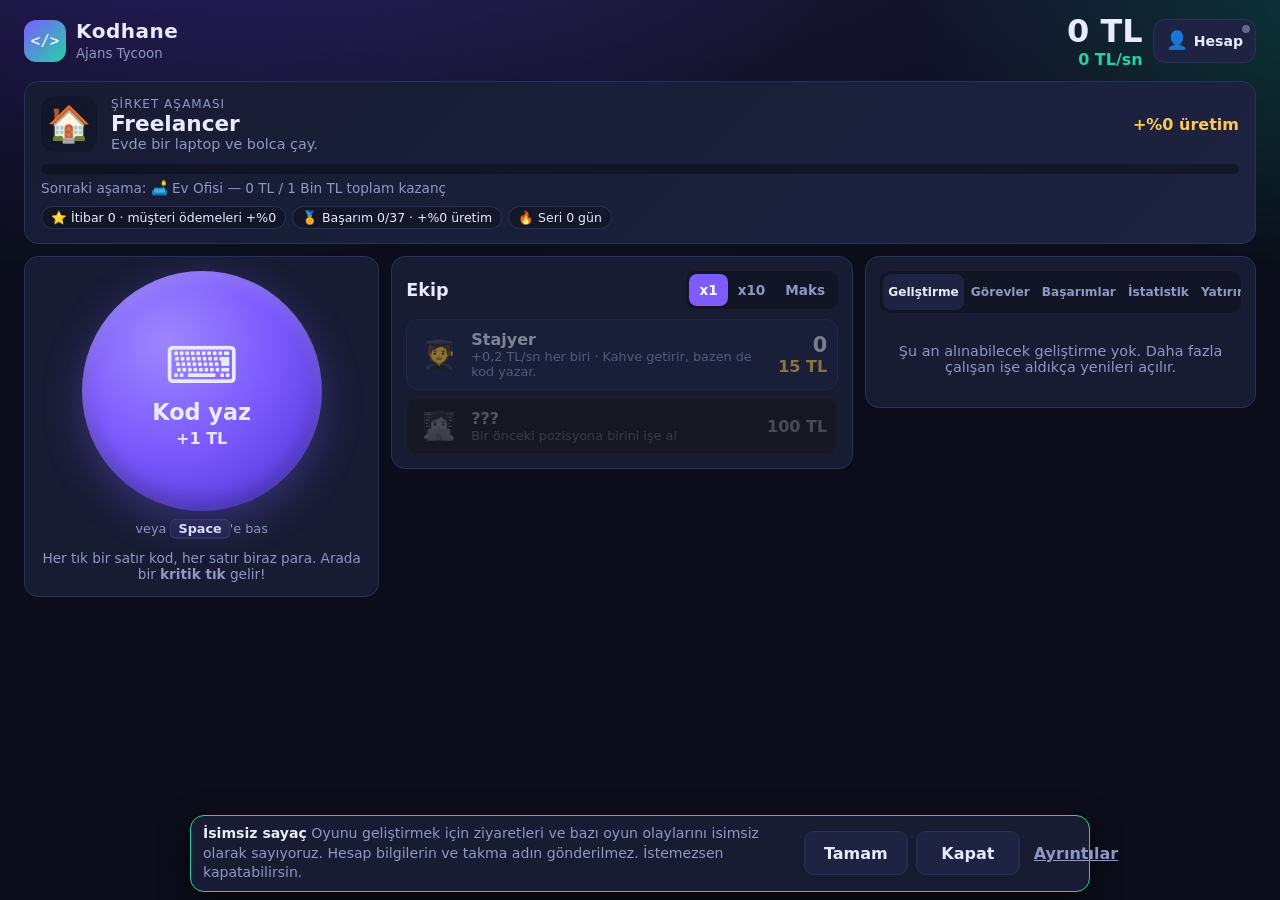
==== index.html @ 09110566 "v4.5 P7: Kayıp bildir istemcisi (lossreport.js): Hesap penceresinde form + durum, Yazı r3 metinleri," ====
<!DOCTYPE html>
<html lang="tr">
<head>
  <meta charset="UTF-8">
  <meta name="viewport" content="width=device-width, initial-scale=1, viewport-fit=cover">
  <meta name="theme-color" content="#0b0e1a">
  <meta name="description" content="Kodhane: Ajans Tycoon — Türkçe yazılım ajansı idle oyunu. Kod yaz, ekibini büyüt, ajansını global bir holdinge dönüştür.">
  <title>Kodhane: Ajans Tycoon</title>
  <link rel="manifest" href="manifest.webmanifest">
  <link rel="icon" href="icon.svg" type="image/svg+xml">
  <link rel="apple-touch-icon" href="apple-touch-icon.png">
  <meta name="mobile-web-app-capable" content="yes">
  <meta name="apple-mobile-web-app-capable" content="yes">
  <meta name="apple-mobile-web-app-status-bar-style" content="black-translucent">
  <meta name="apple-mobile-web-app-title" content="Kodhane">
  <link rel="stylesheet" href="style.css">
</head>
<body>
  <header class="topbar">
    <div class="brand">
      <span class="logo">&lt;/&gt;</span>
      <div>
        <h1>Kodhane</h1>
        <small>Ajans Tycoon</small>
      </div>
    </div>
    <div class="top-right">
      <div class="money-box">
        <div class="money" id="money">0 TL</div>
        <div class="rate" id="rate">0 TL/sn</div>
      </div>
      <button id="accountBtn" class="account-btn" type="button" aria-haspopup="dialog" aria-controls="accountPanel" aria-label="Hesap: misafir">
        <span class="acc-ico" aria-hidden="true">👤</span><span class="acc-label">Hesap</span><span class="acc-dot" aria-hidden="true"></span>
      </button>
    </div>
  </header>

  <section class="stage-card" id="stageCard">
    <div class="stage-row">
      <div class="stage-icon" id="stageIcon">🏠</div>
      <div class="stage-info">
        <div class="stage-label">Şirket aşaması</div>
        <div class="stage-name" id="stageName">Freelancer</div>
        <div class="stage-desc" id="stageDesc">Evde bir laptop ve bolca çay.</div>
      </div>
      <div class="stage-bonus" id="stageBonus">+%0 üretim</div>
    </div>
    <div class="progress"><div class="progress-fill" id="stageProgress"></div></div>
    <div class="stage-next" id="stageNext">Sonraki aşama: Ev Ofisi</div>
    <div class="chips">
      <span class="chip" id="repChip">⭐ İtibar 0</span>
      <span class="chip" id="achChip">🏅 Başarım 0</span>
      <span class="chip" id="streakChip">🔥 Seri 0 gün</span>
    </div>
  </section>

  <div id="boostBar" class="boost-bar hidden"></div>
  <div id="falBar" class="fal-bar hidden"></div>

  <main class="layout">
    <section class="panel click-panel" id="panelKod">
      <button id="clickBtn" class="click-btn" aria-label="Kod yaz">
        <span class="click-emoji">⌨️</span>
        <span class="click-text">Kod yaz</span>
        <span class="click-value" id="clickValue">+1 TL</span>
      </button>
      <div class="key-hint" id="keyHint" aria-hidden="true">veya <kbd>Space</kbd>'e bas</div>
      <div class="click-hint">Her tık bir satır kod, her satır biraz para. Arada bir <b>kritik tık</b> gelir!</div>
      <div id="floaters" class="floaters"></div>
    </section>

    <section class="panel gen-panel" id="panelEkip">
      <div class="panel-head">
        <h2>Ekip</h2>
        <div class="qty" role="group" aria-label="Alım miktarı">
          <button data-qty="1" class="active">x1</button>
          <button data-qty="10">x10</button>
          <button data-qty="max">Maks</button>
        </div>
      </div>
      <div id="genList" class="gen-list"></div>
    </section>

    <section class="panel side-panel" id="panelSide">
      <nav class="tabs" aria-label="Paneller">
        <button data-tab="upgrades" class="active">Geliştirme <span id="upgBadge" class="badge hidden">0</span></button>
        <button data-tab="daily">Görevler</button>
        <button data-tab="achievements">Başarımlar</button>
        <button data-tab="stats">İstatistik</button>
        <button data-tab="prestige">Yatırım</button>
        <button data-tab="siralama">Sıralama</button>
      </nav>
      <div class="tab" id="tab-upgrades">
        <div id="upgList" class="upg-list"></div>
      </div>
      <div class="tab hidden" id="tab-daily">
        <div class="streak-box" id="streakBox"></div>
        <div id="taskList" class="task-list"></div>
        <p class="save-note">Görevler her gün gece yarısı (cihaz saatine göre) yenilenir. Üç görevi de bitirirsen seri artar; bir gün kaçırırsan seri sıfırlanır.</p>
      </div>
      <div class="tab hidden" id="tab-achievements">
        <p class="ach-head" id="achHead"></p>
        <div id="achGrid" class="ach-grid"></div>
      </div>
      <div class="tab hidden" id="tab-stats">
        <dl class="stats" id="statsList"></dl>
        <div class="stat-actions">
          <button id="soundBtn" class="btn ghost" aria-pressed="false">🔇 Ses: Kapalı</button>
          <button id="vibBtn" class="btn ghost" aria-pressed="true">📳 Titreşim: Açık</button>
        </div>
        <section class="privacy-box" id="privacyBox" aria-labelledby="telTitle">
          <h4 id="telTitle"></h4>
          <div class="stat-actions">
            <button id="telBtn" type="button" class="btn ghost" aria-pressed="false" data-test="tel-toggle"></button>
          </div>
          <p class="save-note"><span id="telHint"></span> <button id="telDetailsBtn" type="button" class="nb-link" data-test="settings-tel-details"></button></p>
        </section>
        <div class="stat-actions">
          <button id="saveBtn" class="btn ghost">Şimdi kaydet</button>
          <button id="resetBtn" class="btn danger">Kaydı sıfırla</button>
        </div>
        <div id="restoreBox" class="restore-box hidden">
          <h4 id="restoreTitle"></h4>
          <p id="restoreBody"></p>
          <p id="restoreNote" class="save-note"></p>
          <button id="restoreBtn" type="button" class="btn ghost"></button>
        </div>
        <p class="save-note" id="saveNote">Oyun her 10 saniyede bir otomatik kaydedilir. Ana ekrana ekleyip çevrimdışı da oynayabilirsin.</p>
      </div>
      <div class="tab hidden" id="tab-prestige">
        <div class="prestige">
          <p>Şirketini yatırımcılara sun: paran, çalışanların ve geliştirmelerin sıfırlanır, karşılığında <b>üretim bonusu</b> kazanırsın. Her <b>Yatırımcı Hissesi</b> tüm kazançlara <b id="prPer">+%10</b> ekler. Başarımların, itibarın ve günlük serin korunur. Hisselerin Halka Arz'da da silinmez.</p>
          <dl class="stats">
            <div><dt>Mevcut hisseler</dt><dd id="prShares">0</dd></div>
            <div><dt>Yatırımcı bonusu</dt><dd id="prBonus">+%0</dd></div>
            <div><dt>Bu turda kazanılacak</dt><dd id="prGain">0</dd></div>
            <div><dt>Bir sonraki hisse için</dt><dd id="prNext">-</dd></div>
          </dl>
          <button id="prestigeBtn" class="btn primary" disabled>Yatırım turuna çık</button>
          <p class="save-note">İlk hisse için bu turda en az 100 Milyon TL kazanmalısın.</p>
        </div>
        <section class="ipo" id="ipoSection" aria-labelledby="ipoTitle">
          <h3 id="ipoTitle">🔔 Halka Arz</h3>
          <p class="ipo-lock hidden" id="ipoLock"></p>
          <div class="ipo-wait hidden" id="ipoWait" role="status">
            <p class="ipo-lock ipo-wait-text" id="ipoWaitText"></p>
            <p class="ipo-wait-note" id="ipoWaitNote"></p>
          </div>
          <div class="ipo-body" id="ipoBody">
            <dl class="stats">
              <div><dt>Borsa Payların</dt><dd id="ipoShares">0</dd></div>
              <div><dt>Bu halka arzda kazanılacak</dt><dd id="ipoGain">0</dd></div>
              <div><dt>Halka arz sayısı</dt><dd id="ipoCount">0</dd></div>
              <div><dt>Harcanmamış pay bonusu</dt><dd id="ipoBonus">+%0 üretim</dd></div>
              <div><dt>Hisse hızlandırıcısı</dt><dd id="ipoAccel">+%0</dd></div>
            </dl>
            <p class="ipo-accel-note" id="ipoAccelNote"></p>
            <p class="ipo-hint hidden" id="ipoHint"></p>
            <button id="ipoBtn" class="btn primary" disabled>Halka arz et</button>
            <div class="tree">
              <h3 class="tree-title">Borsa Payı Ağacı</h3>
              <p class="tree-note">Buradaki her şey halka arzdan sonra da kalır.</p>
              <div id="treeGrid" class="tree-grid"></div>
            </div>
          </div>
        </section>
      </div>
      <div class="tab hidden" id="tab-siralama">
        <div class="lb-head">
          <div>
            <h3 class="lb-title">🏆 Sıralama</h3>
            <p class="lb-info" id="lbInfo">Puan, oyuna başladığından beri kazandığın toplam para. Yatırım turunda sıfırlanmaz.</p>
          </div>
          <button id="lbRefresh" type="button" class="btn ghost lb-refresh" aria-label="Sıralamayı yenile">↻ Yenile</button>
        </div>
        <div id="lbJoin" class="lb-join hidden"></div>
        <p id="lbStatus" class="lb-status" aria-live="polite"></p>
        <ol id="lbList" class="lb-list" aria-label="En iyi 50 ajans"></ol>
        <div id="lbMe" class="lb-me hidden"></div>
      </div>
    </section>
  </main>

  <nav class="bottom-nav" id="bottomNav" aria-label="Ana menü">
    <button data-view="kod" class="active"><span class="nav-ico">⌨️</span>Kod</button>
    <button data-view="ekip"><span class="nav-ico">👥</span>Ekip</button>
    <button data-view="upgrades"><span class="nav-ico">⬆️</span>Geliştir<span id="navUpgBadge" class="badge nav-badge hidden">0</span></button>
    <button data-view="daily"><span class="nav-ico">📅</span>Görevler</button>
    <button data-view="prestige"><span class="nav-ico">💼</span>Yatırım</button>
    <button data-view="siralama"><span class="nav-ico">🏆</span>Sıralama</button>
  </nav>

  <button id="clientOffer" class="client-offer hidden">
    <span class="co-emoji">📨</span>
    <span class="co-body">
      <b>Müşteri projesi!</b>
      <span id="coText">Bir müşteri acil iş teklif ediyor</span>
      <span class="co-timer"><span id="coTimerFill"></span></span>
    </span>
  </button>

  <div id="eventCard" class="event-card hidden" role="dialog" aria-live="polite" aria-labelledby="evTitle">
    <div class="ev-head">
      <span class="ev-icon" id="evIcon">📣</span>
      <span class="ev-kicker">Ajans olayı</span>
      <button class="ev-later" id="evLater">Sonra</button>
    </div>
    <h3 id="evTitle"></h3>
    <p id="evText"></p>
    <div class="ev-choices" id="evChoices"></div>
    <div class="ev-timer"><span id="evTimerFill"></span></div>
  </div>

  <div id="toast" class="toasts" aria-live="polite"></div>

  <div id="undoBar" class="undo-bar hidden" role="status" aria-live="polite">
    <span id="undoText"></span>
    <button id="undoBtn" type="button" class="btn"></button>
  </div>

  <div id="updateBar" class="update-bar hidden" role="status" aria-live="polite">
    <span id="updateText">✨ Yeni sürüm hazır.</span>
    <button id="updateBtn" class="btn">Yenile</button>
  </div>

  <div id="stageUp" class="stage-up hidden" role="dialog" aria-modal="true" aria-labelledby="suTitle">
    <div class="su-card">
      <div class="su-icon" id="suIcon">🌐</div>
      <div class="su-kicker" id="suKicker">Yeni aşama</div>
      <h2 id="suTitle">Aşama</h2>
      <p id="suMsg"></p>
      <p class="su-bonus" id="suBonus"></p>
      <div class="su-actions">
        <button id="suShare" type="button" class="btn ghost">📣 Paylaş</button>
        <button id="suClose" type="button" class="btn primary">Devam</button>
      </div>
    </div>
  </div>

  <div id="modal" class="modal hidden" role="dialog" aria-modal="true">
    <div class="modal-card" id="modalCard">
      <div class="modal-emoji" id="modalEmoji">👋</div>
      <h3 id="modalTitle">Başlık</h3>
      <p id="modalText"></p>
      <div id="modalExtra"></div>
      <div class="modal-actions" id="modalActions"></div>
    </div>
  </div>

  <div id="accountPanel" class="modal account-modal hidden" role="dialog" aria-modal="true" aria-labelledby="accTitle">
    <div class="modal-card account-card">
      <button id="accClose" class="acc-close" type="button" aria-label="Kapat">✕</button>
      <div class="modal-emoji">☁️</div>
      <h3 id="accTitle">Hesap</h3>
      <div id="accGuest">
        <p>Giriş yap, ilerlemen buluta kaydedilsin; telefonda ve bilgisayarda aynı ajansla devam et. Şifre yok: e-postana tek kullanımlık bir <b>giriş bağlantısı</b> ve <b>6 haneli kod</b> göndeririz.</p>
        <form id="accForm" class="acc-form" novalidate>
          <label for="accEmail" class="sr-only">E-posta adresi</label>
          <input id="accEmail" type="email" inputmode="email" autocomplete="email" autocapitalize="off" spellcheck="false" placeholder="ornek@eposta.com" required>
          <button id="accSend" type="submit" class="btn primary">Giriş bağlantısı gönder</button>
        </form>
        <form id="accCodeForm" class="acc-form acc-code hidden" novalidate>
          <p id="accCodeInfo" class="acc-code-info"></p>
          <label for="accCode" class="acc-code-label">E-postadaki 6 haneli kodu gir</label>
          <input id="accCode" type="text" inputmode="numeric" pattern="[0-9]*" autocomplete="one-time-code" maxlength="6" placeholder="••••••" aria-describedby="accCodeInfo">
          <button id="accVerify" type="submit" class="btn primary">Giriş yap</button>
          <div class="acc-code-links">
            <button id="accResend" type="button" class="acc-link">Kodu tekrar gönder</button>
            <button id="accChange" type="button" class="acc-link">E-postayı değiştir</button>
          </div>
        </form>
      </div>
      <div id="accUser" class="hidden">
        <p class="acc-who">Giriş yapıldı:<br><b id="accEmailShown"></b></p>
        <div id="accSync" class="acc-sync">☁️ Bulut kaydı hazır</div>
        <div class="modal-actions">
          <button id="accSyncNow" type="button" class="btn ghost">Şimdi eşitle</button>
          <button id="accSignOut" type="button" class="btn danger">Çıkış yap</button>
        </div>
      </div>
      <!-- v4.5 (P7) Kayıp bildir: içerik ve metinler lossreport.js'ten (Yazı r3 LOSS_TEXT). Misafir ve girişli oyuncuya görünür. -->
      <section id="lossSection" class="loss-section hidden" aria-labelledby="lossTitle"></section>
      <!-- v4.5: account.privacyDetails paneli için yer (kayıp bildirimi gizlilik satırı). METIN BEKLENIYOR (Yazı): metin koda konmadı. -->
      <div id="accPrivacyDetails" class="acc-privacy-details hidden" data-text-key="account.privacyDetails"></div>
      <p id="accMsg" class="acc-msg" aria-live="polite"></p>
      <p class="save-note">Giriş yapmadan da oynayabilirsin; misafir kaydın bu cihazda tutulur. Girişliyken oyun hem bu cihaza hem de buluta (yaklaşık 45 sn’de bir) kaydedilir.</p>
    </div>
  </div>

  <script src="game.js"></script>
  <script src="cloud.js"></script>
  <script src="leaderboard.js"></script>
  <script src="lossreport.js"></script>
  <!-- Umami (analiz.teserix.com) burada YOK: game.js onu yalnızca isimsiz sayaç izni verildikten sonra ekler (v4.3). -->
</body>
</html>
---- style.css ----
:root {
  --bg: #0b0e1a;
  --bg2: #12162a;
  --card: #171c33;
  --card2: #1d2340;
  --line: #2a3158;
  --text: #e8ebff;
  --muted: #8f97c2;
  --accent: #7c5cff;
  --accent2: #22d3a6;
  --gold: #ffc857;
  --danger: #ff5c7a;
  --radius: 14px;
  /* iOS ana ekran (standalone, viewport-fit=cover + black-translucent) güvenli alanları.
     Normal tarayıcıda hepsi 0'dır; testler bu değişkenleri geçersiz kılarak çentiği taklit eder. */
  --sat: env(safe-area-inset-top, 0px);
  --sar: env(safe-area-inset-right, 0px);
  --sab: env(safe-area-inset-bottom, 0px);
  --sal: env(safe-area-inset-left, 0px);
}
* { box-sizing: border-box; }
html, body { margin: 0; padding: 0; }
body {
  font-family: system-ui, -apple-system, "Segoe UI", Roboto, Ubuntu, "Helvetica Neue", Arial, sans-serif;
  background: radial-gradient(1200px 600px at 10% -10%, #231a55 0%, transparent 60%),
              radial-gradient(900px 500px at 110% 0%, #0d3b3a 0%, transparent 55%), var(--bg);
  color: var(--text);
  min-height: 100vh;
  padding: calc(12px + var(--sat)) calc(clamp(10px, 2vw, 24px) + var(--sar)) calc(40px + var(--sab)) calc(clamp(10px, 2vw, 24px) + var(--sal));
  -webkit-tap-highlight-color: transparent;
  overflow-x: hidden;
}
button { font: inherit; color: inherit; cursor: pointer; }
.hidden { display: none !important; }

/* Top bar */
.topbar {
  display: flex; align-items: center; justify-content: space-between; gap: 12px;
  max-width: 1400px; margin: 0 auto 12px;
}
.brand { display: flex; align-items: center; gap: 10px; }
.logo {
  display: grid; place-items: center; width: 42px; height: 42px; border-radius: 12px;
  background: linear-gradient(135deg, var(--accent), var(--accent2)); font-weight: 800; font-family: ui-monospace, monospace;
}
.brand h1 { margin: 0; font-size: 1.25rem; letter-spacing: .5px; }
.brand small { color: var(--muted); }
.top-right { display: flex; align-items: center; gap: 10px; min-width: 0; }
.money-box { text-align: right; }
.account-btn {
  position: relative; display: flex; align-items: center; gap: 6px; min-height: 44px; min-width: 44px; padding: 6px 12px;
  border: 1px solid var(--line); border-radius: 12px; background: var(--card2); color: var(--text); font-weight: 700; font-size: .88rem;
}
.account-btn:hover { border-color: var(--accent); }
.acc-ico { font-size: 1.1rem; line-height: 1; }
.acc-dot { position: absolute; top: 5px; right: 5px; width: 8px; height: 8px; border-radius: 50%; background: var(--muted); opacity: .6; }
.account-btn.signed .acc-dot { background: var(--accent2); opacity: 1; box-shadow: 0 0 8px #22d3a699; }
.account-btn.err .acc-dot { background: var(--gold); opacity: 1; }
.money { font-size: clamp(1.3rem, 3.6vw, 2rem); font-weight: 800; font-variant-numeric: tabular-nums; transition: color .25s, text-shadow .25s; }
.money.spend { color: var(--danger); text-shadow: 0 0 14px #ff5c7a66; }
.rate { color: var(--accent2); font-weight: 600; font-variant-numeric: tabular-nums; }

/* Stage */
.stage-card {
  max-width: 1400px; margin: 0 auto 12px; background: linear-gradient(135deg, var(--card), var(--card2));
  border: 1px solid var(--line); border-radius: var(--radius); padding: 14px 16px;
}
.stage-row { display: flex; align-items: center; gap: 14px; }
.stage-icon { font-size: 2.2rem; width: 56px; height: 56px; display: grid; place-items: center; background: #0003; border-radius: 14px; }
.stage-info { flex: 1; min-width: 0; }
.stage-label { color: var(--muted); font-size: .75rem; text-transform: uppercase; letter-spacing: 1px; }
.stage-name { font-size: 1.35rem; font-weight: 800; }
.stage-desc { color: var(--muted); font-size: .9rem; }
.stage-bonus { color: var(--gold); font-weight: 700; white-space: nowrap; }
.progress { height: 10px; border-radius: 99px; background: #0005; overflow: hidden; margin-top: 12px; }
.progress-fill { height: 100%; width: 0; background: linear-gradient(90deg, var(--accent), var(--accent2)); transition: width .3s; }
.stage-next { margin-top: 6px; color: var(--muted); font-size: .85rem; }
.stage-card.levelup { animation: glow 1.2s ease; }
@keyframes glow { 0%,100% { box-shadow: none; } 40% { box-shadow: 0 0 0 3px var(--gold), 0 0 40px #ffc85766; } }
.chips { display: flex; flex-wrap: wrap; gap: 6px; margin-top: 10px; }
.chip { font-size: .78rem; padding: 3px 9px; border-radius: 99px; background: #0004; border: 1px solid var(--line); color: var(--text); }

.boost-bar, .fal-bar {
  max-width: 1400px; margin: 0 auto 12px; padding: 8px 12px; border-radius: 10px;
  display: flex; flex-wrap: wrap; gap: 6px 12px; justify-content: center; font-weight: 700; font-size: .88rem;
}
.boost-bar { background: #ffffff08; border: 1px solid var(--line); }
.buff.good { color: var(--gold); }
.buff.bad { color: #ff9aae; }
.fal-bar { background: #7c5cff1f; border: 1px dashed #7c5cff88; color: #cfc4ff; font-weight: 600; }

/* Layout */
.layout {
  max-width: 1400px; margin: 0 auto;
  display: grid; gap: 12px; grid-template-columns: minmax(260px, 1fr) minmax(320px, 1.3fr) minmax(300px, 1.1fr);
  align-items: start;
}
.panel { background: var(--card); border: 1px solid var(--line); border-radius: var(--radius); padding: 14px; min-width: 0; }
.panel h2 { margin: 0; font-size: 1.1rem; }
.panel-head { display: flex; justify-content: space-between; align-items: center; margin-bottom: 10px; }

/* Click */
.click-panel { display: flex; flex-direction: column; align-items: center; position: relative; overflow: hidden; min-height: 320px; justify-content: center; }
.click-btn {
  width: min(240px, 70vw); aspect-ratio: 1; border-radius: 50%; border: 0;
  background: radial-gradient(circle at 35% 30%, #9d86ff, var(--accent) 45%, #4a2fd0 100%);
  box-shadow: 0 12px 40px #7c5cff55, inset 0 -8px 20px #0004, inset 0 6px 16px #fff3;
  display: flex; flex-direction: column; align-items: center; justify-content: center; gap: 4px;
  transition: transform .06s ease; user-select: none; touch-action: manipulation; position: relative; z-index: 1;
}
.click-btn:active { transform: scale(.94); }
.click-emoji { font-size: 3.2rem; }
.click-text { font-size: 1.4rem; font-weight: 800; }
.click-value { font-weight: 700; color: #e9e4ff; font-variant-numeric: tabular-nums; }
.click-hint { color: var(--muted); font-size: .85rem; margin-top: 14px; text-align: center; }
.key-hint { display: none; color: var(--muted); font-size: .8rem; margin-top: 10px; text-align: center; }
.key-hint kbd { font: inherit; font-weight: 700; color: var(--text); background: var(--card2); border: 1px solid var(--line); border-bottom-width: 2px; border-radius: 6px; padding: 1px 7px; }
@media (pointer: fine) { .key-hint { display: block; } }
.floaters { position: absolute; inset: 0; pointer-events: none; z-index: 2; }
.floater { position: absolute; font-weight: 800; color: var(--accent2); animation: floatUp .9s ease-out forwards; text-shadow: 0 2px 6px #000a; white-space: nowrap; }
.floater.crit { color: var(--gold); font-size: 1.55rem; animation-duration: 1.2s; text-shadow: 0 0 14px #ffc857aa, 0 2px 6px #000a; }
@keyframes floatUp { from { opacity: 1; transform: translate(-50%, 0); } to { opacity: 0; transform: translate(-50%, -70px); } }
.particle { position: absolute; width: 7px; height: 7px; border-radius: 50%; background: var(--accent2); animation: burst .6s ease-out forwards; }
.particle.gold { background: var(--gold); width: 8px; height: 8px; }
@keyframes burst {
  from { opacity: 1; transform: translate(-50%, -50%) scale(1); }
  to { opacity: 0; transform: translate(calc(-50% + var(--dx)), calc(-50% + var(--dy))) scale(.3); }
}

/* Qty */
.qty { display: flex; background: #0004; border-radius: 10px; padding: 3px; }
.qty button { border: 0; background: transparent; padding: 5px 10px; border-radius: 8px; color: var(--muted); font-weight: 700; font-size: .85rem; min-height: 32px; }
.qty button.active { background: var(--accent); color: #fff; }

/* Generators */
.gen-list { display: flex; flex-direction: column; gap: 8px; }
.gen {
  display: grid; grid-template-columns: 44px 1fr auto; gap: 10px; align-items: center; text-align: left;
  background: var(--card2); border: 1px solid var(--line); border-radius: 12px; padding: 10px; width: 100%; min-height: 56px;
  transition: border-color .15s, opacity .15s, transform .05s, box-shadow .25s;
}
.gen:active:not(:disabled) { transform: scale(.99); }
.gen:disabled { opacity: .5; cursor: not-allowed; }
.gen.affordable { border-color: #22d3a688; box-shadow: 0 0 0 1px #22d3a633, 0 0 16px #22d3a622; }
.gen.locked { filter: grayscale(1) brightness(.6); }
.gen-icon { font-size: 1.7rem; text-align: center; }
.gen-name { font-weight: 700; }
.gen-sub { font-size: .8rem; color: var(--muted); }
.gen-right { text-align: right; }
.gen-cost { font-weight: 700; color: var(--gold); font-variant-numeric: tabular-nums; white-space: nowrap; }
.gen-owned { font-size: 1.3rem; font-weight: 800; color: #fff; opacity: .85; }

/* Tabs */
.tabs { display: flex; flex-wrap: nowrap; gap: 2px; background: #0004; border-radius: 10px; padding: 3px; margin-bottom: 12px; overflow-x: auto; scrollbar-width: none; }
.tabs::-webkit-scrollbar { display: none; }
.tabs button { flex: 1 0 auto; border: 0; background: transparent; padding: 7px 5px; border-radius: 8px; color: var(--muted); font-weight: 700; font-size: .76rem; position: relative; white-space: nowrap; min-height: 36px; }
.tabs button.active { background: var(--card2); color: var(--text); }
.badge { display: inline-block; min-width: 18px; padding: 0 5px; border-radius: 99px; background: var(--accent2); color: #062; font-size: .72rem; line-height: 18px; text-align: center; }

/* Upgrades */
.upg-list { display: flex; flex-direction: column; gap: 8px; max-height: 60vh; overflow: auto; }
.upg {
  display: grid; grid-template-columns: 38px 1fr auto; gap: 10px; align-items: center; text-align: left;
  background: var(--card2); border: 1px solid var(--line); border-radius: 12px; padding: 9px 10px; width: 100%; min-height: 52px; flex-shrink: 0;
  transition: box-shadow .25s, border-color .15s;
}
.upg:disabled { opacity: .5; cursor: not-allowed; }
.upg.affordable { border-color: #ffc85788; box-shadow: 0 0 0 1px #ffc85733, 0 0 14px #ffc85722; }
.upg-icon { font-size: 1.4rem; text-align: center; }
.upg-name { font-weight: 700; font-size: .95rem; }
.upg-desc { font-size: .8rem; color: var(--muted); }
.upg-cost { font-weight: 700; color: var(--gold); white-space: nowrap; font-size: .9rem; }
.empty { color: var(--muted); text-align: center; padding: 18px 8px; font-size: .9rem; }
.owned-upgs { margin-top: 12px; font-size: .8rem; color: var(--muted); }
.owned-upgs span { display: inline-block; margin: 2px; font-size: 1.1rem; }

/* Daily tasks */
.streak-box { background: linear-gradient(135deg, #ff9f4322, #ffc85714); border: 1px solid #ffc85744; border-radius: 12px; padding: 10px 12px; font-size: .9rem; line-height: 1.5; margin-bottom: 10px; }
.task-list { display: flex; flex-direction: column; gap: 8px; }
.task { background: var(--card2); border: 1px solid var(--line); border-radius: 12px; padding: 10px 12px; }
.task.done { border-color: #22d3a666; }
.task-top { display: flex; justify-content: space-between; gap: 10px; font-size: .92rem; }
.task-top b { font-variant-numeric: tabular-nums; white-space: nowrap; }
.task .progress { margin-top: 8px; height: 8px; }
.task small { display: block; margin-top: 6px; color: var(--muted); }

/* Achievements */
.ach-head { margin: 0 0 10px; color: var(--muted); font-size: .85rem; }
.ach-grid { display: grid; grid-template-columns: repeat(auto-fill, minmax(118px, 1fr)); gap: 8px; max-height: 60vh; overflow: auto; }
.ach { background: var(--card2); border: 1px solid var(--line); border-radius: 12px; padding: 10px 8px; text-align: center; }
.ach-icon { font-size: 1.6rem; }
.ach-name { font-weight: 700; font-size: .8rem; margin-top: 4px; }
.ach-desc { font-size: .7rem; color: var(--muted); margin-top: 2px; }
.ach.unlocked { border-color: #ffc85777; background: linear-gradient(160deg, #ffc85718, var(--card2)); }
.ach.locked { opacity: .55; }
.ach.locked .ach-icon { filter: grayscale(1); }

/* Stats */
.stats { margin: 0; display: flex; flex-direction: column; gap: 6px; }
.stats div { display: flex; justify-content: space-between; gap: 10px; padding: 7px 10px; background: var(--card2); border-radius: 8px; }
.stats dt { color: var(--muted); }
.stats dd { margin: 0; font-weight: 700; font-variant-numeric: tabular-nums; text-align: right; }
.stat-actions { display: flex; gap: 8px; margin-top: 12px; }
.btn { border: 1px solid var(--line); background: var(--card2); padding: 9px 14px; border-radius: 10px; font-weight: 700; flex: 1; min-height: 44px; }
.btn.primary { background: linear-gradient(135deg, var(--accent), #5b3de0); border-color: transparent; color: #fff; width: 100%; margin-top: 12px; }
.btn.primary:disabled { opacity: .45; cursor: not-allowed; }
.btn.danger { color: var(--danger); border-color: #ff5c7a66; }
.btn.ghost { background: transparent; }
.save-note { color: var(--muted); font-size: .8rem; margin: 10px 0 0; }
.prestige p { margin-top: 0; line-height: 1.45; }

/* Client offer: tek seferlik giriş + yumuşak gölge nabzı */
.client-offer {
  position: fixed; z-index: 30; display: flex; gap: 10px; align-items: center; text-align: left;
  background: linear-gradient(135deg, #ffc857, #ff9f43); color: #2b1600; border: 0; border-radius: 14px;
  padding: 10px 14px; max-width: 290px; box-shadow: 0 10px 30px #0008;
  animation: pop .35s ease-out, offerPulse 2.4s ease-in-out .35s infinite;
}
.co-emoji { font-size: 1.8rem; }
.co-body { display: flex; flex-direction: column; gap: 2px; font-size: .85rem; }
.co-body b { font-size: 1rem; }
.co-timer { display: block; height: 4px; background: #0003; border-radius: 99px; overflow: hidden; margin-top: 4px; }
.co-timer span { display: block; height: 100%; width: 100%; background: #2b1600; }
@keyframes pop { from { transform: scale(.6); opacity: 0; } to { transform: scale(1); opacity: 1; } }
@keyframes offerPulse {
  0%, 100% { box-shadow: 0 10px 30px #0008, 0 0 0 0 #ffc85755; }
  50% { box-shadow: 0 10px 30px #0008, 0 0 0 9px #ffc85700; }
}

/* Event card */
.event-card {
  position: fixed; right: calc(16px + var(--sar)); bottom: calc(16px + var(--sab)); z-index: 35; width: min(380px, calc(100vw - 32px));
  background: linear-gradient(160deg, #1f2650, var(--card)); border: 1px solid #7c5cff88; border-radius: 16px;
  padding: 14px; box-shadow: 0 18px 50px #000a; animation: pop .3s ease-out;
}
.ev-head { display: flex; align-items: center; gap: 8px; }
.ev-icon { font-size: 1.5rem; }
.ev-kicker { flex: 1; color: var(--muted); font-size: .75rem; text-transform: uppercase; letter-spacing: 1px; }
.ev-later { border: 1px solid var(--line); background: transparent; color: var(--muted); border-radius: 8px; padding: 6px 10px; font-size: .8rem; min-height: 36px; }
.event-card h3 { margin: 8px 0 4px; font-size: 1.05rem; line-height: 1.35; }
.event-card p { margin: 0 0 10px; color: var(--muted); font-size: .88rem; }
.ev-choices { display: grid; grid-template-columns: 1fr 1fr; gap: 8px; }
.ev-choice { display: flex; flex-direction: column; gap: 3px; text-align: left; background: var(--card2); border: 1px solid var(--line); border-radius: 12px; padding: 9px 10px; min-height: 56px; }
.ev-choice:hover { border-color: var(--accent); }
.ev-choice b { font-size: .92rem; }
.ev-choice small { color: var(--muted); font-size: .76rem; line-height: 1.35; }
.ev-timer { height: 4px; background: #0005; border-radius: 99px; overflow: hidden; margin-top: 10px; }
.ev-timer span { display: block; height: 100%; width: 100%; background: linear-gradient(90deg, var(--accent), var(--accent2)); }

/* Toasts */
.toasts {
  position: fixed; left: 50%; bottom: calc(20px + var(--sab)); transform: translateX(-50%); z-index: 40;
  display: flex; flex-direction: column; align-items: center; gap: 6px; width: min(480px, 92vw); pointer-events: none;
}
.toast-item {
  background: #000d; border: 1px solid var(--line); padding: 10px 16px; border-radius: 12px; font-weight: 600;
  text-align: center; animation: pop .25s ease-out; transition: opacity .3s;
}
.toast-item.out { opacity: 0; }

/* Update bar */
.update-bar {
  position: fixed; top: calc(12px + var(--sat)); left: 50%; transform: translateX(-50%); z-index: 60;
  display: flex; align-items: center; gap: 12px; background: var(--card); border: 1px solid var(--accent);
  border-radius: 12px; padding: 8px 10px 8px 14px; box-shadow: 0 10px 30px #0009; font-weight: 700;
}
.update-bar .btn { flex: none; background: var(--accent); border-color: transparent; color: #fff; min-height: 40px; }
/* v4.3.1: aynı bant daha yeni sürümün kaydı için de kullanılır (game.js renderUpdateBar). Ekrana sığar; uzun metin tek
   satıra sığmazsa kısa metin (ub-short), o da sığmazsa satır kırılır. Üstte, izin bandı altta: çakışmazlar. */
.update-bar { width: max-content; max-width: calc(100vw - 16px - var(--sal) - var(--sar)); box-sizing: border-box; }
.update-bar > span { min-width: 0; white-space: nowrap; overflow: hidden; }
.update-bar.ub-short > span { white-space: normal; overflow-wrap: anywhere; line-height: 1.3; }
.update-bar.newer-save { border-color: var(--gold); }
.update-bar .ub-title, .update-bar .ub-text { display: block; min-width: 0; }
.update-bar .ub-title { color: var(--gold); }
.update-bar.ub-flash { animation: ubFlash .6s ease-out 1; }
@keyframes ubFlash { 0% { box-shadow: 0 0 0 0 #ffd16680, 0 10px 30px #0009; } 100% { box-shadow: 0 0 0 14px #ffd16600, 0 10px 30px #0009; } }

/* Modal */
.modal { position: fixed; inset: 0; z-index: 50; background: #0009; display: grid; place-items: center; padding: calc(16px + var(--sat)) calc(16px + var(--sar)) calc(16px + var(--sab)) calc(16px + var(--sal)); backdrop-filter: blur(3px); }
.modal-card { background: var(--card); border: 1px solid var(--line); border-radius: 18px; padding: 22px; max-width: 400px; width: 100%; text-align: center; animation: pop .25s ease; }
.modal-emoji { font-size: 2.6rem; }
.modal-card h3 { margin: 6px 0 8px; font-size: 1.3rem; }
.modal-card p { color: var(--muted); line-height: 1.5; margin: 0 0 16px; }
.modal-card p b { color: var(--text); }
.modal-actions { display: flex; gap: 8px; }
.modal-actions .btn.primary { margin-top: 0; }

/* Hesap penceresi */
.account-card { position: relative; text-align: left; }
.account-card .modal-emoji, .account-card h3 { text-align: center; }
.acc-close { position: absolute; top: 10px; right: 10px; width: 40px; height: 40px; border: 1px solid var(--line); border-radius: 10px; background: transparent; color: var(--muted); font-size: 1rem; }
.acc-form { display: flex; flex-direction: column; gap: 10px; }
.acc-form input {
  width: 100%; min-height: 46px; padding: 10px 12px; border-radius: 10px; border: 1px solid var(--line);
  background: var(--bg2); color: var(--text); font: inherit; font-size: 1rem;
}
.acc-form input:focus { outline: none; border-color: var(--accent); box-shadow: 0 0 0 3px #7c5cff44; }
.acc-form .btn.primary { margin-top: 0; }
.acc-code-info { margin: 0; font-size: .88rem; color: var(--muted); text-align: center; word-break: break-word; }
.acc-code-info b { color: var(--text); }
.acc-code-label { font-weight: 700; font-size: .92rem; text-align: center; }
.acc-form #accCode { text-align: center; font-size: 1.6rem; letter-spacing: .45em; padding-left: .45em; font-family: ui-monospace, SFMono-Regular, Menlo, monospace; font-weight: 700; }
.acc-code-links { display: flex; justify-content: space-between; gap: 8px; flex-wrap: wrap; }
.acc-link { background: transparent; border: 0; color: var(--accent); font-weight: 700; font-size: .85rem; min-height: 44px; padding: 6px 4px; text-decoration: underline; text-underline-offset: 3px; }
.acc-link:disabled { color: var(--muted); text-decoration: none; cursor: default; }
.account-card .acc-who { margin-bottom: 10px; text-align: center; word-break: break-all; }
.acc-sync { background: var(--card2); border: 1px solid var(--line); border-radius: 10px; padding: 10px 12px; font-weight: 700; font-size: .9rem; margin-bottom: 12px; text-align: center; }
.acc-sync.ok { border-color: #22d3a666; color: var(--accent2); }
.acc-sync.err { border-color: #ffc85766; color: var(--gold); }
.account-card .acc-msg { margin: 10px 0 0; font-size: .88rem; color: var(--text); min-height: 0; }
.account-card .acc-msg:empty { display: none; }
.account-card .acc-msg.err { color: var(--gold); }
.account-card .save-note { margin-top: 12px; line-height: 1.45; }
/* v4.4.2: kart görünümden uzunsa kendi içinde kayar (tel-card ile aynı); 568x320'de misafir kartın (490 px) alt kısmı ulaşılamıyordu (4.4.1 hatası) */
.modal-card.account-card { max-height: 100%; overflow-y: auto; overscroll-behavior: contain; }
.sr-only { position: absolute; width: 1px; height: 1px; padding: 0; margin: -1px; overflow: hidden; clip: rect(0 0 0 0); white-space: nowrap; border: 0; }

/* Sıralama */
.lb-head { display: flex; align-items: flex-start; justify-content: space-between; gap: 10px; margin-bottom: 10px; }
.lb-title { margin: 0; font-size: 1.05rem; }
.lb-info { margin: 4px 0 0; color: var(--muted); font-size: .8rem; line-height: 1.4; }
.lb-refresh { flex: none; min-height: 40px; padding: 7px 12px; font-size: .85rem; white-space: nowrap; }
.lb-join { background: linear-gradient(135deg, #7c5cff1f, #22d3a612); border: 1px solid #7c5cff55; border-radius: 12px; padding: 12px; margin-bottom: 10px; font-size: .9rem; }
.lb-join p { margin: 0 0 8px; line-height: 1.45; }
.lb-join .btn.primary { margin-top: 4px; }
.lb-join .lb-joined { margin-bottom: 4px; }
.lb-form { display: flex; flex-direction: column; gap: 6px; }
.lb-label { font-weight: 700; }
.lb-form-row { display: flex; gap: 8px; }
.lb-form-row input {
  flex: 1; min-width: 0; min-height: 44px; padding: 9px 12px; border-radius: 10px; border: 1px solid var(--line);
  background: var(--bg2); color: var(--text); font: inherit; font-size: 1rem;
}
.lb-form-row input:focus { outline: none; border-color: var(--accent); box-shadow: 0 0 0 3px #7c5cff44; }
.lb-form-row .btn.primary { width: auto; flex: none; margin-top: 0; padding: 9px 18px; }
.lb-hint { color: var(--muted); font-size: .78rem; margin: 0; }
.lb-join .lb-msg { color: var(--gold); font-weight: 700; font-size: .85rem; margin: 0; }
.lb-join .lb-flag { color: var(--gold); font-weight: 700; }
.lb-join .lb-joined { font-weight: 800; font-size: 1rem; }
.lb-join .lb-top { color: var(--gold); font-weight: 700; }
.lb-status .lb-retry { margin-top: 10px; min-height: 40px; padding: 7px 18px; width: auto; }
.lb-actions { display: flex; align-items: center; justify-content: space-between; gap: 4px 8px; flex-wrap: wrap; }
.lb-actions .btn { flex: none; min-height: 40px; padding: 7px 12px; font-size: .88rem; }
.lb-actions .acc-link { font-size: .85rem; }
.lb-status { color: var(--muted); text-align: center; padding: 14px 8px; font-size: .9rem; margin: 0; }
.lb-status.warn { color: var(--gold); font-weight: 700; }
.lb-list { list-style: none; margin: 0; padding: 0; display: flex; flex-direction: column; gap: 6px; max-height: 60vh; overflow: auto; }
.lb-row { display: grid; grid-template-columns: 40px 1fr auto; gap: 8px; align-items: center; background: var(--card2); border: 1px solid var(--line); border-radius: 10px; padding: 8px 10px; flex-shrink: 0; }
.lb-row.top1 { border-color: #ffc85788; background: linear-gradient(135deg, #ffc8571c, var(--card2)); }
.lb-row.me { border-color: var(--accent2); box-shadow: 0 0 0 1px #22d3a655, 0 0 14px #22d3a622; background: linear-gradient(135deg, #22d3a61f, var(--card2)); }
.lb-rank { font-weight: 800; text-align: center; font-variant-numeric: tabular-nums; font-size: .95rem; }
.lb-row.top1 .lb-rank, .lb-row.top2 .lb-rank, .lb-row.top3 .lb-rank { font-size: 1.35rem; }
.lb-who { min-width: 0; }
.lb-name { font-weight: 700; overflow: hidden; text-overflow: ellipsis; white-space: nowrap; }
.lb-you { display: inline-block; margin-left: 6px; padding: 0 6px; border-radius: 99px; background: var(--accent2); color: #042; font-size: .7rem; line-height: 17px; vertical-align: 2px; }
.lb-stage { font-size: .75rem; color: var(--muted); }
.lb-score { font-weight: 700; color: var(--gold); white-space: nowrap; font-variant-numeric: tabular-nums; font-size: .9rem; }
.lb-gap { text-align: center; color: var(--muted); line-height: 1; padding: 4px 0; }
.lb-me .lb-list { max-height: none; }

/* Bottom nav (yalnızca mobil) */
.bottom-nav { display: none; }

/* Responsive */
@media (max-width: 1100px) {
  .layout { grid-template-columns: 1fr 1fr; }
  .click-panel { grid-column: 1 / -1; min-height: 260px; }
}
@media (max-width: 767px) {
  body { padding: calc(8px + var(--sat)) calc(8px + var(--sar)) calc(84px + var(--sab)) calc(8px + var(--sal)); }
  .layout { grid-template-columns: 1fr; }
  .mhide { display: none !important; }
  .acc-label { display: none; }
  .account-btn { padding: 6px; justify-content: center; }
  .top-right { gap: 8px; }
  /* Üst çubuk durum çubuğunun altına kadar uzanır (opak arka plan): içerik saat/pil alanının arkasından görünmez,
     çubuğun içeriği ise güvenli alanın hemen altından başlar. */
  .topbar {
    position: sticky; top: 0; z-index: 20;
    margin: calc(-8px - var(--sat)) calc(-8px - var(--sar)) 10px calc(-8px - var(--sal));
    padding: calc(8px + var(--sat)) calc(8px + var(--sar)) 8px calc(8px + var(--sal));
    background: var(--bg); border-bottom: 1px solid var(--line);
  }
  .click-panel { min-height: 0; padding: 22px 10px; grid-column: auto; }
  .click-btn { width: min(210px, 60vw); }
  .click-emoji { font-size: 2.6rem; }
  .stage-card { padding: 10px 12px; }
  .stage-icon { width: 44px; height: 44px; font-size: 1.7rem; }
  .stage-name { font-size: 1.1rem; }
  .stage-desc { font-size: .8rem; }
  .stage-bonus { font-size: .8rem; }
  .upg-list, .ach-grid, .lb-list { max-height: none; }
  .tabs button { font-size: .78rem; padding: 7px 6px; }
  .client-offer { max-width: calc(100vw - 24px); }
  .event-card { left: calc(8px + var(--sal)); right: calc(8px + var(--sar)); width: auto; bottom: calc(76px + var(--sab)); }
  .toasts { bottom: auto; top: calc(72px + var(--sat)); }
  .toast-item { font-size: .88rem; padding: 8px 12px; }
  .ach-grid { grid-template-columns: repeat(auto-fill, minmax(104px, 1fr)); }
  .bottom-nav {
    display: flex; position: fixed; left: 0; right: 0; bottom: 0; z-index: 25;
    background: #0b0e1af2; border-top: 1px solid var(--line); backdrop-filter: blur(8px);
    padding: 6px calc(4px + var(--sar)) calc(6px + var(--sab)) calc(4px + var(--sal));
  }
  .bottom-nav button {
    flex: 1; min-width: 0; min-height: 54px; border: 0; background: transparent; color: var(--muted); border-radius: 12px;
    display: flex; flex-direction: column; align-items: center; justify-content: center; gap: 2px;
    font-size: .7rem; font-weight: 700; position: relative;
  }
  .bottom-nav button.active { color: var(--text); background: var(--card2); }
  .nav-ico { font-size: 1.25rem; line-height: 1; }
  .nav-badge { position: absolute; top: 4px; right: calc(50% - 26px); }
}

/* v4.4.1: tam sayı adları (Bin ... Vigintilyon; en uzun değer "999,99 Septendesilyon TL") dar ekranda taşmasın.
   Üst sayaç: 20 karakter ve üstü metne game.js 'long' (sayaç) ve 'long-num' (üst çubuk) sınıfı ekler; yalnız dar ekranda
   sayaç tek satırda biraz küçülür ve marka yazısı (Kodhane / Ajans Tycoon) gizlenir, logo kalır.
   Fiyat: sayı ile ad arasında satır kırılabilir (kısa değerler tek satırda kalır).
   Sıralama (satır bazlı): puan metni v4.4.0'daki en uzun puandan ("999,99 Kent TL", 14 karakter) uzunsa leaderboard.js satıra
   'lb-long' ekler; yalnız o satırda puan takma adın altına (alt satıra) geçer, takma ad satırın tüm genişliğini kullanır ve
   gerekirse yalnız o satırda "…" ile kısalır. Diğer satırlar v4.4.0 ile aynı (puan sağda, tek satır). */
@media (max-width: 480px) {
  .topbar.long-num .brand > div { display: none; }
  .money.long { font-size: 1.1rem; white-space: nowrap; }
  .rate.long { font-size: .74rem; white-space: nowrap; }
  .gen-cost, .upg-cost { white-space: normal; text-align: right; }
  .gen-right { max-width: 42vw; }
  .upg-cost { max-width: 40vw; }
  .lb-row.lb-long { grid-template-columns: 40px minmax(0, 1fr); row-gap: 2px; }
  .lb-row.lb-long .lb-rank { grid-row: span 2; }
  .lb-row.lb-long .lb-score { grid-column: 2; justify-self: end; text-align: right; white-space: normal; max-width: 100%; }
}

/* Azaltılmış hareket tercihi */
@media (prefers-reduced-motion: reduce) {
  *, *::before, *::after { animation-duration: .01ms !important; animation-iteration-count: 1 !important; transition-duration: .01ms !important; scroll-behavior: auto !important; }
  .particle { display: none; }
  .client-offer { animation: none; box-shadow: 0 10px 30px #0008, 0 0 0 3px #ffc85788; }
}

/* ---- v4: aşama teması, tebrik penceresi, Halka Arz ve Borsa Payı Ağacı ---- */
:root { --stage-tint: #7c5cff; }
body::before { content: ''; position: fixed; inset: 0; pointer-events: none; z-index: -1;
  background: radial-gradient(1100px 520px at 50% -10%, var(--stage-tint), transparent 70%); opacity: .14; transition: background .8s; }
.stage-up { position: fixed; inset: 0; z-index: 60; display: grid; place-items: center; padding: calc(16px + var(--sat)) calc(16px + var(--sar)) calc(16px + var(--sab)) calc(16px + var(--sal));
  background: radial-gradient(circle at 50% 35%, color-mix(in srgb, var(--su-tint, #7c5cff) 45%, transparent), #05070fee 70%); backdrop-filter: blur(4px); animation: fadeIn .3s ease; }
.su-card { max-width: 420px; width: 100%; text-align: center; background: color-mix(in srgb, var(--card) 88%, var(--su-tint, #7c5cff)); border: 1px solid color-mix(in srgb, var(--su-tint, #7c5cff) 60%, transparent);
  border-radius: 22px; padding: 26px 22px 20px; box-shadow: 0 0 60px color-mix(in srgb, var(--su-tint, #7c5cff) 40%, transparent); animation: pop .35s ease; }
.su-icon { font-size: 4rem; line-height: 1.1; animation: suBounce 1.2s ease; }
.su-kicker { color: var(--su-tint, var(--accent2)); font-weight: 800; letter-spacing: .08em; text-transform: uppercase; font-size: .78rem; margin-top: 6px; }
.su-card h2 { margin: 4px 0 10px; font-size: 1.55rem; }
.su-card p { margin: 0 0 10px; line-height: 1.5; }
.su-bonus { color: var(--gold); font-weight: 700; }
.su-actions { display: flex; gap: 10px; margin-top: 8px; }
.su-actions .btn { flex: 1; margin-top: 0; min-height: 46px; }
@keyframes suBounce { 0% { transform: scale(.3); } 60% { transform: scale(1.15); } 100% { transform: scale(1); } }
@keyframes fadeIn { from { opacity: 0; } to { opacity: 1; } }
.ipo { margin-top: 18px; padding-top: 14px; border-top: 1px dashed var(--line); position: relative; }
.ipo h3 { margin: 0 0 8px; }
.ipo-lock { font-weight: 700; color: var(--gold); margin: 0 0 8px; }
.ipo-wait { margin: 0 0 8px; }
.ipo-wait .ipo-lock { margin: 0; font-variant-numeric: tabular-nums; }
.ipo-wait-note, .ipo-accel-note { color: var(--muted); font-size: .8rem; margin: 2px 0 0; line-height: 1.35; overflow-wrap: anywhere; }
.ipo-accel-note { margin: -2px 0 8px; }
#ipoBtn { font-variant-numeric: tabular-nums; }
.ipo .stats dd { overflow-wrap: anywhere; }
.ipo.locked .ipo-body { filter: blur(3px) grayscale(.6); opacity: .55; pointer-events: none; user-select: none; }
.tree { margin-top: 16px; }
.tree-title { margin: 0; font-size: 1.05rem; }
.tree-note { color: var(--muted); font-size: .82rem; margin: 2px 0 10px; }
.tree-grid { display: grid; grid-template-columns: repeat(auto-fit, minmax(220px, 1fr)); gap: 10px; }
.tree-branch { background: var(--card2); border: 1px solid var(--line); border-radius: 12px; padding: 10px; }
.tree-branch h4 { margin: 0 0 8px; font-size: .95rem; }
.tree-node { display: block; width: 100%; text-align: left; background: var(--bg2); color: var(--text, #e8eaf6); border: 1px solid var(--line); border-radius: 10px; padding: 8px 10px; margin-top: 6px; font: inherit; cursor: pointer; position: relative; }
.tree-node + .tree-node::before { content: ''; position: absolute; left: 18px; top: -8px; height: 8px; border-left: 2px solid var(--line); }
.tree-node b { display: block; font-size: .92rem; }
.tree-node small { display: block; color: var(--muted); font-size: .76rem; line-height: 1.35; margin-top: 2px; }
.tree-node .tn-cost { position: absolute; right: 10px; top: 8px; font-weight: 800; color: var(--gold); font-size: .8rem; }
.tree-node .tn-state { color: var(--gold); font-weight: 700; margin-top: 4px; }
.tree-node.owned { border-color: var(--accent2); background: linear-gradient(135deg, #22d3a61f, var(--bg2)); }
.tree-node.owned .tn-state { color: var(--accent2); }
.tree-node.ready { border-color: var(--accent); box-shadow: 0 0 0 1px #7c5cff55; }
.tree-node.locked, .tree-node.poor { opacity: .75; }
.tree-node:disabled { cursor: default; }

/* v4.1 */
.ipo-hint { margin: 6px 0 8px; font-size: .9rem; color: var(--muted, #9aa3c7); }

/* v4.2: Kaydı sıfırla penceresi, basılı tutma düğmesi, Geri al çubuğu, yedekten geri yükleme */
.modal-card.reset-card { max-width: 480px; max-height: 100%; overflow-y: auto; }
.reset-card #modalText { margin-bottom: 12px; }
.reset-cols { display: grid; grid-template-columns: 1fr 1fr; gap: 10px; text-align: left; margin: 0 0 12px; }
.reset-col { background: var(--card2); border: 1px solid var(--line); border-radius: 12px; padding: 10px 12px; }
.reset-col h4 { margin: 0 0 6px; font-size: .9rem; }
.reset-col.del h4 { color: var(--danger); }
.reset-col ul { margin: 0; padding-left: 18px; color: var(--muted); font-size: .82rem; line-height: 1.45; }
.modal-card p.reset-hint { font-size: .86rem; margin: 0 0 8px; text-align: left; }
.btn.reset-prestige { width: 100%; margin: 0 0 12px; }
.modal-card p.reset-backup { font-size: .8rem; margin: 0 0 12px; text-align: left; }
.hold-btn {
  position: relative; overflow: hidden; min-height: 48px; min-width: 44px;
  -webkit-user-select: none; user-select: none; -webkit-touch-callout: none; touch-action: none;
  -webkit-tap-highlight-color: transparent; background: #ff5c7a14; border-color: var(--danger);
}
.hold-btn .hold-fill {
  position: absolute; inset: 0; background: var(--danger); opacity: .85; transform: scaleX(0); transform-origin: left center;
  pointer-events: none;
}
.hold-btn .hold-label { position: relative; pointer-events: none; }
.hold-btn.holding, .hold-btn.done { color: #fff; }
.hold-btn:disabled { cursor: default; }
.undo-bar {
  position: fixed; left: 50%; bottom: calc(84px + var(--sab)); transform: translateX(-50%); z-index: 45;
  display: flex; align-items: center; gap: 12px; width: min(480px, 92vw); background: var(--card); border: 1px solid var(--danger);
  border-radius: 12px; padding: 8px 10px 8px 14px; box-shadow: 0 10px 30px #0009; font-weight: 700;
}
.undo-bar span { flex: 1; font-size: .9rem; }
.undo-bar .btn { flex: none; min-height: 44px; background: var(--danger); border-color: transparent; color: #fff; }
.restore-box { margin-top: 14px; border: 1px solid var(--line); border-radius: 12px; padding: 12px; background: var(--card2); }
.restore-box h4 { margin: 0 0 4px; }
.restore-box p { margin: 0 0 6px; color: var(--muted); font-size: .88rem; }
.restore-box .btn { width: 100%; margin-top: 6px; }
@media (max-width: 420px) { .reset-cols { grid-template-columns: 1fr; } }
@media (prefers-reduced-motion: reduce) { .hold-btn .hold-fill { transition: none; } }

/* v4.3: İsimsiz sayaç izin bandı + İstatistik > Gizlilik. Yanıtlanmamış bant hiçbir düğmeyi örtmemeli: game.js
   (reserveSpace) bandı ölçer ve <html> üzerinde --nb-space'i (bandın üst kenarından ekranın altına + 8 px; mobilde alt
   çubuk ve güvenli alan dahil) tutar; bant kalkınca değişken de kalkar. Her sabit eylem bunun üstüne çıkar, sayfanın
   sonu bandın üstünde biter, kaydırma/odak da öğeyi bandın üstünde tutar. Bant yokken hiçbir şey değişmez. */
.notice-band {
  position: fixed; left: 50%; transform: translateX(-50%); bottom: calc(8px + var(--sab)); z-index: 26;
  width: min(96vw, 900px); background: var(--card); border: 1px solid var(--accent2); border-radius: 14px;
  padding: 8px 12px; box-shadow: 0 10px 30px #000a; display: flex; align-items: center; gap: 12px;
}
.nb-text { margin: 0; flex: 1; min-width: 0; font-size: .88rem; line-height: 1.4; color: var(--muted); overflow-wrap: anywhere; }
.nb-text b { color: var(--text); }
.nb-row { display: flex; gap: 8px; align-items: center; flex: none; }
.notice-band .nb-btn { flex: 0 0 6.5em; min-height: 44px; padding: 8px 10px; }     /* "Tamam" ve "Kapat" tam aynı boyut */
.nb-link { background: none; border: 0; color: var(--muted); text-decoration: underline; min-height: 44px; padding: 0 6px; font-weight: 700; }
.nb-link:hover { color: var(--text); }
html:has(.notice-band) { scroll-padding-bottom: var(--nb-space, 0px); }
body:has(.notice-band) { padding-bottom: calc(var(--nb-space, 160px) + 8px); }
body:has(.notice-band) .event-card { bottom: var(--nb-space, 160px); }
body:has(.notice-band) .undo-bar { bottom: calc(var(--nb-space, 160px) + 8px); }
body:has(.notice-band) .toasts { bottom: var(--nb-space, 160px); }
body:has(.notice-band) .upg-list, body:has(.notice-band) .ach-grid, body:has(.notice-band) .lb-list { scroll-padding-bottom: 8px; }
/* v4.3.1: aynı ayrılmış boşluk html.nb-open ile de (game.js reserveSpace; :has() desteklemeyen tarayıcılar). */
html.nb-open { scroll-padding-bottom: var(--nb-space, 0px); }
html.nb-open body { padding-bottom: calc(var(--nb-space, 160px) + 8px); }
.privacy-box { margin-top: 14px; border-top: 1px solid var(--line); padding-top: 10px; }
.privacy-box h4 { margin: 0; }
.privacy-box .save-note .nb-link { min-height: 32px; font-size: .8rem; padding: 0 2px; }
.tel-details { text-align: left; }
.tel-details p { color: var(--muted); line-height: 1.5; margin: 0 0 10px; font-size: .92rem; }
/* Ayrıntılar metni uzun: kart ekrana sığar, içerik kayar, Kapat düğmesi altta hep görünür */
.modal-card.tel-card { max-width: 520px; max-height: 100%; overflow-y: auto; overscroll-behavior: contain; }
.modal-card.tel-card .modal-actions { position: sticky; bottom: -22px; margin: 0 -22px -22px; padding: 12px 22px 22px; background: var(--card); border-top: 1px solid var(--line); }
@media (max-width: 767px) {
  .notice-band { bottom: calc(72px + var(--sab)); flex-direction: column; align-items: stretch; gap: 6px; width: calc(100vw - 16px); padding: 8px 10px; }
  .nb-row { flex-wrap: wrap; }
  .notice-band .nb-btn { flex: 1 1 0; min-width: 0; }
  body:has(.notice-band) .toasts { bottom: auto; }                 /* mobilde bildirimler zaten üstte */
  body:has(.notice-band) .event-card { bottom: var(--nb-space, 220px); }
}
/* kısa ekran (yatay telefon): bant tek satır, aynı metin ve aynı düğmeler */
@media (max-width: 767px) and (max-height: 520px) {
  .notice-band { flex-direction: row; align-items: center; bottom: calc(70px + var(--sab)); padding: 4px 8px; gap: 8px; }
  .nb-text { font-size: .74rem; line-height: 1.25; }
  .nb-row { flex-wrap: nowrap; gap: 6px; }
  .notice-band .nb-btn { flex: 0 0 5.4em; min-height: 36px; padding: 4px 8px; }
  .notice-band .nb-link { min-height: 36px; }
  /* v4.3.1: yatay kısa ekranda bant açıkken "Kod yaz" düğmesi + ipucu satırı bandın üstündeki alana birlikte sığsın:
     üst çubuk bu sürede sabit değil (sayfayla kayar), düğme boşluğa göre küçülür (en fazla 210 px, eskisi gibi). */
  html.nb-open .topbar { position: static; }
  html.nb-open .click-btn { width: min(210px, 60vw, max(96px, calc(100vh - var(--nb-space, 160px) - 52px))); gap: 2px; }
  html.nb-open .click-emoji { font-size: clamp(1.4rem, calc((100vh - var(--nb-space, 160px)) / 7), 2.6rem); line-height: 1.1; }
  html.nb-open .click-text { font-size: clamp(1rem, calc((100vh - var(--nb-space, 160px)) / 11), 1.4rem); }
  html.nb-open .click-value { font-size: .85rem; }
  /* olay kartı bandın üstündeki alana sığmazsa kendi içinde kayar ("Sonra" ve seçimler ulaşılabilir kalır) */
  html.nb-open .event-card { max-height: calc(100vh - var(--nb-space, 160px) - 8px); overflow-y: auto; overscroll-behavior: contain; padding: 10px 12px; }
}

/* v4.5 (P7) Kayıp bildir: Hesap penceresi bölümü */
.loss-section { margin-top: 14px; padding-top: 12px; border-top: 1px solid var(--line); text-align: left; }
.loss-title { margin: 0 0 6px; font-size: .98rem; }
.loss-status { background: var(--bg2); border: 1px solid var(--line); border-radius: 10px; padding: 8px 10px; margin: 6px 0; }
.loss-status-label { display: block; font-size: .86rem; }
.loss-status-text { margin: 2px 0 0; font-size: .82rem; color: var(--muted); line-height: 1.4; }
.loss-status[data-status="applied"] .loss-status-label { color: #22d3a6; }
.loss-status[data-status="rejected"] .loss-status-label { color: #ff8a80; }
.loss-notice { font-size: .82rem; line-height: 1.4; margin: 6px 0; }
.loss-actions { display: flex; gap: 8px; flex-wrap: wrap; }
.loss-form { margin-top: 8px; }
.loss-form fieldset { border: 0; padding: 0; margin: 8px 0; min-width: 0; }
.loss-form legend, .loss-desc-label { font-size: .86rem; font-weight: 600; padding: 0; margin-bottom: 4px; display: block; }
.loss-hint, .loss-opt { color: var(--muted); font-weight: 400; font-size: .76rem; }
.loss-hint { display: block; margin-bottom: 4px; }
.loss-check, .loss-radio { display: flex; align-items: center; gap: 8px; font-size: .86rem; padding: 4px 0; min-height: 32px; }
.loss-check input, .loss-radio input { width: 18px; height: 18px; margin: 0; flex: none; }
.loss-desc { width: 100%; box-sizing: border-box; resize: vertical; min-height: 64px; font: inherit; font-size: .86rem; padding: 8px; border-radius: 10px; border: 1px solid var(--line); background: var(--bg2); color: inherit; }
.loss-desc-foot { display: flex; justify-content: space-between; gap: 8px; font-size: .74rem; color: var(--muted); margin-top: 2px; }
.loss-error { color: #ff8a80; font-size: .82rem; min-height: 0; margin: 6px 0 0; }
.loss-error:empty { display: none; }
.acc-privacy-details { font-size: .78rem; color: var(--muted); line-height: 1.45; margin-top: 10px; }
/* v4.5: uzun tek parça adlar (ör. Yazı'dan bekleyen [anahtar] yer tutucuları) kartı taşırmasın */
.ach-name, .ach-desc, .tree-branch h4, .tree-node b, .tree-node small, .upg-name, .stats dt, .stats dd { overflow-wrap: anywhere; }
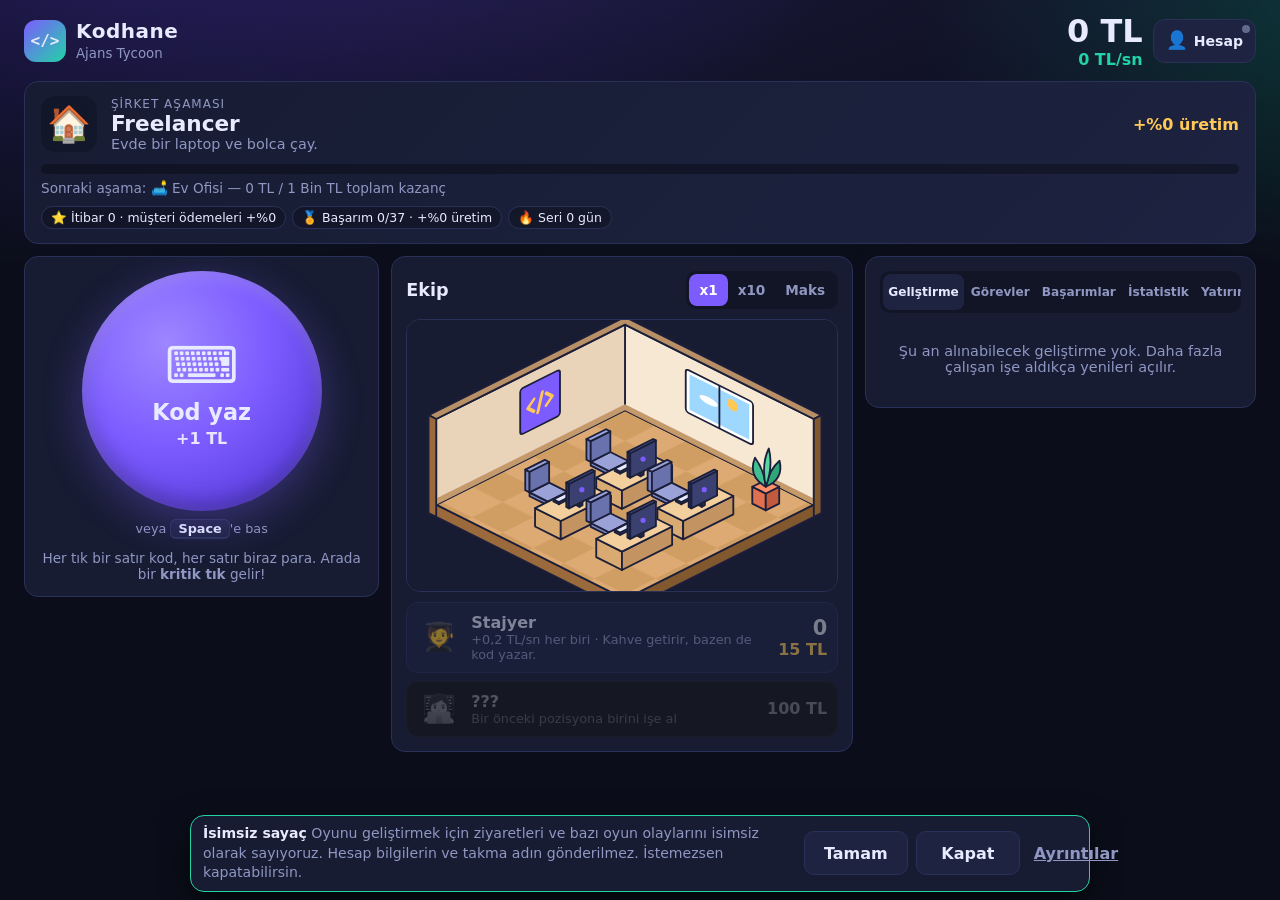
==== commit 0041f580: "ofis sahnesi: izometrik ajans ofisi (scene.js + scene.css) Ekip panelinde kart listesinin üstünde; m" ====
--- a/index.html
+++ b/index.html
@@ -14,6 +14,8 @@
   <meta name="apple-mobile-web-app-status-bar-style" content="black-translucent">
   <meta name="apple-mobile-web-app-title" content="Kodhane">
   <link rel="stylesheet" href="style.css">
+  <link rel="stylesheet" href="theme.css">
+  <link rel="stylesheet" href="scene.css">
 </head>
 <body>
   <header class="topbar">
@@ -280,7 +282,9 @@
       </div>
       <!-- v4.5 (P7) Kayıp bildir: içerik ve metinler lossreport.js'ten (Yazı r3 LOSS_TEXT). Misafir ve girişli oyuncuya görünür. -->
       <section id="lossSection" class="loss-section hidden" aria-labelledby="lossTitle"></section>
-      <!-- v4.5: account.privacyDetails paneli için yer (kayıp bildirimi gizlilik satırı). METIN BEKLENIYOR (Yazı): metin koda konmadı. -->
+      <!-- v4.5: "Hesap ve bulut kaydı hakkında" (Yazı hesap bilgilendirme r20). İçerik cloud.js ACC_TEXT'ten; varsayılan KAPALI
+           (cloud.js PRIVACY.enabled = false): panel Aryen'in ve avukatın kararı olmadan açılmaz; o zamana kadar bağlantı da panel de görünmez. -->
+      <button id="accPrivacyLink" type="button" class="acc-link acc-privacy-link hidden" aria-expanded="false" aria-controls="accPrivacyDetails"></button>
       <div id="accPrivacyDetails" class="acc-privacy-details hidden" data-text-key="account.privacyDetails"></div>
       <p id="accMsg" class="acc-msg" aria-live="polite"></p>
       <p class="save-note">Giriş yapmadan da oynayabilirsin; misafir kaydın bu cihazda tutulur. Girişliyken oyun hem bu cihaza hem de buluta (yaklaşık 45 sn’de bir) kaydedilir.</p>
@@ -288,6 +292,8 @@
   </div>
 
   <script src="game.js"></script>
+  <script src="fx.js" defer></script>
+  <script src="scene.js" defer></script>
   <script src="cloud.js"></script>
   <script src="leaderboard.js"></script>
   <script src="lossreport.js"></script>
--- a/style.css
+++ b/style.css
@@ -602,5 +602,8 @@
 .loss-error { color: #ff8a80; font-size: .82rem; min-height: 0; margin: 6px 0 0; }
 .loss-error:empty { display: none; }
 .acc-privacy-details { font-size: .78rem; color: var(--muted); line-height: 1.45; margin-top: 10px; }
+.acc-privacy-link { display: block; margin-top: 8px; text-align: left; }
+.acc-privacy-title { margin: 0 0 6px; font-size: .9rem; color: var(--text); }
+.acc-privacy-details p { margin: 0 0 8px; overflow-wrap: anywhere; }
 /* v4.5: uzun tek parça adlar (ör. Yazı'dan bekleyen [anahtar] yer tutucuları) kartı taşırmasın */
 .ach-name, .ach-desc, .tree-branch h4, .tree-node b, .tree-node small, .upg-name, .stats dt, .stats dd { overflow-wrap: anywhere; }
--- a/scene.css
+++ b/scene.css
@@ -0,0 +1,63 @@
+/* Kodhane ofis sahnesi (scene.js) — yalnız sunum. Animasyonlar yalnız transform/opacity; sabit sayıda @keyframes;
+   prefers-reduced-motion: reduce iken hareket yok; .paused iken (sekme gizli, sahne görünmüyor, pencere açık) her şey durur.
+   Sonsuz animasyonlar yalnız boşta duran küçük öğelerde; işe alım / belirme / aşama geçişi tek seferlik. */
+.office-scene {
+  position: relative; margin: 0 0 10px; overflow: hidden; pointer-events: none;
+  border-radius: 14px; border: 1px solid var(--line, #2a3158); background: #171c33; contain: layout paint;
+}
+/* Boyut: masaüstünde Ekip sütununun tam genişliği (400×252 çerçeve), telefonda 400×285 ve masa kümesine yakın kamera. Yatay kısa ekranda yok. */
+.office-scene .sc-defs { position: absolute; width: 0; height: 0; overflow: hidden; }
+.office-scene .sc-layer { display: block; }
+.office-scene svg { display: block; width: 100%; height: auto; }
+.office-scene .sc-layer.sc-out { position: absolute; inset: 0; z-index: 1; }
+@media (max-width: 767px) and (max-height: 520px) { .office-scene { display: none; } }
+
+.office-scene .sc-bob, .office-scene .sc-hands, .office-scene .sc-sip, .office-scene .sc-code, .office-scene .sc-tail {
+  transform-box: fill-box;
+}
+/* yazma: kafa/gövde 1 px, eller 1 px (farklı hız) */
+.office-scene .sc-bob { animation: scBob 2.6s ease-in-out infinite; }
+.office-scene .sc-hands { animation: scType .5s ease-in-out infinite; }
+@keyframes scBob { 0%, 100% { transform: translateY(0); } 50% { transform: translateY(-1px); } }
+@keyframes scType { 0%, 100% { transform: translateY(0); } 50% { transform: translateY(1.2px); } }
+/* kahve: fincan kalkar, eğilir, iner */
+.office-scene .sc-sip { transform-origin: 50% 100%; animation: scSip 7s ease-in-out infinite; }
+@keyframes scSip {
+  0%, 62%, 92%, 100% { transform: translateY(0) rotate(0); }
+  70%, 84% { transform: translateY(-4px) rotate(-14deg); }
+}
+/* kod balonu: belirir, durur, söner */
+.office-scene .sc-code { transform-origin: 30% 100%; animation: scCode 6s ease-out infinite; }
+@keyframes scCode {
+  0% { transform: scale(.3); opacity: 0; }
+  8%, 38% { transform: scale(1); opacity: 1; }
+  48%, 100% { transform: scale(.85); opacity: 0; }
+}
+/* kedi kuyruğu */
+.office-scene .sc-tail { transform-origin: 0% 100%; animation: scTail 3.2s ease-in-out infinite; }
+@keyframes scTail { 0%, 100% { transform: rotate(-8deg); } 50% { transform: rotate(14deg); } }
+/* sunucu LED'i, çay buharı */
+.office-scene .sc-led { animation: scLed 1.6s steps(2, jump-none) infinite; }
+@keyframes scLed { 0%, 100% { opacity: 1; } 50% { opacity: .25; } }
+.office-scene .sc-steam { animation: scSteam 3s ease-in-out infinite; }
+@keyframes scSteam { 0%, 100% { opacity: 0; transform: translateY(0); } 50% { opacity: 1; transform: translateY(-2px); } }
+
+/* işe alım: karakter yukarıdan süzülüp sandalyesine oturur; altın halka */
+.office-scene .sc-enter, .office-scene .sc-pop, .office-scene .sc-poof { transform-box: fill-box; transform-origin: 50% 100%; }
+.office-scene .sc-enter { animation: scEnter .75s cubic-bezier(.2, .9, .3, 1.25) both; }
+@keyframes scEnter { 0% { opacity: 0; transform: translateY(-22px) scale(.7); } 55% { opacity: 1; transform: translateY(2px) scale(1.06); } 100% { opacity: 1; transform: none; } }
+.office-scene .sc-poof { transform-origin: 50% 50%; animation: scPoof .8s ease-out both; }
+@keyframes scPoof { 0% { opacity: 0; transform: scale(.3); } 25% { opacity: .95; } 100% { opacity: 0; transform: scale(1.7); } }
+/* yeni geliştirme / tesis: zıplayarak belirir */
+.office-scene .sc-pop { animation: scPop .65s cubic-bezier(.2, .9, .3, 1.35) both; }
+@keyframes scPop { 0% { opacity: 0; transform: scale(.2); } 60% { opacity: 1; transform: scale(1.12); } 100% { opacity: 1; transform: none; } }
+/* aşama geçişi: eski ofis büyüyüp söner, yeni ofis küçükten belirir */
+.office-scene .sc-layer.sc-out { animation: scOut .6s ease-in forwards; }
+.office-scene .sc-layer.sc-in { animation: scIn .7s ease-out both; }
+@keyframes scOut { to { opacity: 0; transform: scale(1.08); } }
+@keyframes scIn { from { opacity: 0; transform: scale(.9); } to { opacity: 1; transform: none; } }
+
+.office-scene.paused * { animation-play-state: paused !important; }
+@media (prefers-reduced-motion: reduce) {
+  .office-scene * { animation: none !important; }
+}
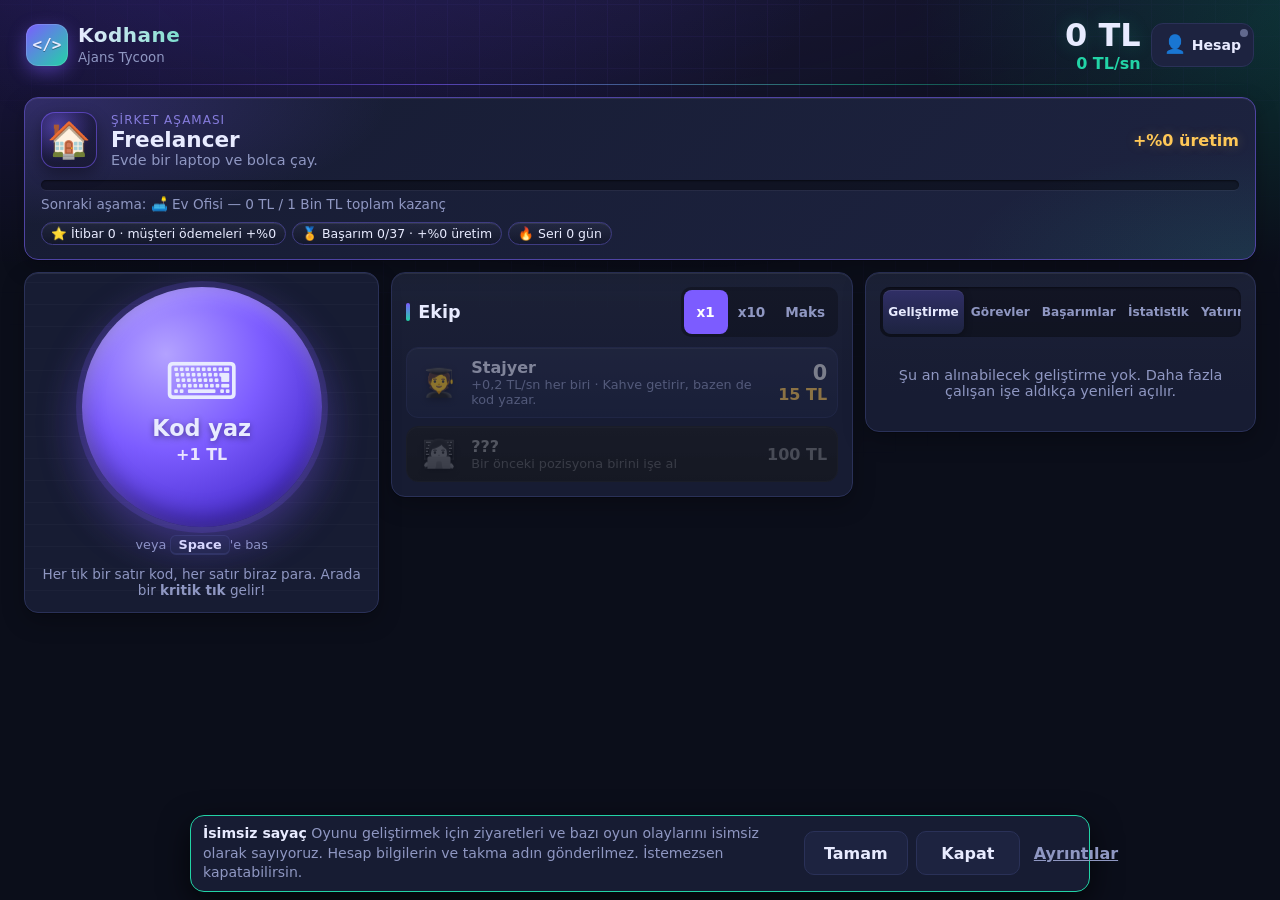
==== commit dae64f68: "görsel katman: theme.css + fx.js (yalnız sunum) - theme.css: kart/panel derinliği, aşama kartı tonu," ====
--- a/index.html
+++ b/index.html
@@ -15,7 +15,6 @@
   <meta name="apple-mobile-web-app-title" content="Kodhane">
   <link rel="stylesheet" href="style.css">
   <link rel="stylesheet" href="theme.css">
-  <link rel="stylesheet" href="scene.css">
 </head>
 <body>
   <header class="topbar">
@@ -293,7 +292,6 @@
 
   <script src="game.js"></script>
   <script src="fx.js" defer></script>
-  <script src="scene.js" defer></script>
   <script src="cloud.js"></script>
   <script src="leaderboard.js"></script>
   <script src="lossreport.js"></script>
--- a/theme.css
+++ b/theme.css
@@ -0,0 +1,208 @@
+/* Kodhane görsel katman (theme.css) — yalnız sunum; style.css'ten SONRA yüklenir ve yalnız üzerine yazar.
+   Kurallar: metin ve sınıf adları değişmez; animasyonlar yalnız transform/opacity; renkler style.css değişkenlerinden
+   (ve color-mix türevlerinden); dış kaynak yok (ikonlar data URI); sonsuz animasyon yalnız görünür teklif balonunda
+   (style.css'teki offerPulse'ın yerine). prefers-reduced-motion: reduce iken hareket yok. */
+:root {
+  --tint: var(--stage-tint, var(--accent));
+  --tint-soft: color-mix(in srgb, var(--tint) 16%, var(--card));
+  --tint-line: color-mix(in srgb, var(--tint) 45%, var(--line));
+  --hi: inset 0 1px 0 #ffffff14;
+  --elev-1: var(--hi), 0 1px 0 #00000040, 0 8px 22px #00000040;
+  --elev-2: inset 0 1px 0 #ffffff1c, 0 14px 36px #00000059;
+  --focus: 0 0 0 2px var(--bg), 0 0 0 4px var(--accent2);
+  --fx-ring: color-mix(in srgb, var(--accent2) 80%, #fff);
+}
+
+/* ---------------------------------------------------------------- 1. Zemin: terminal ızgarası (statik) */
+body::after {
+  content: ''; position: fixed; inset: 0; z-index: -1; pointer-events: none; opacity: .06;
+  background:
+    repeating-linear-gradient(0deg, transparent 0 31px, var(--accent) 31px 32px),
+    repeating-linear-gradient(90deg, transparent 0 31px, var(--accent) 31px 32px);
+  -webkit-mask-image: radial-gradient(ellipse 90% 70% at 50% 0%, #000 0%, transparent 80%);
+          mask-image: radial-gradient(ellipse 90% 70% at 50% 0%, #000 0%, transparent 80%);
+}
+
+/* ---------------------------------------------------------------- 2. Başlık alanı */
+.logo { box-shadow: 0 0 0 1px #ffffff22 inset, 0 6px 18px color-mix(in srgb, var(--accent) 45%, transparent); text-shadow: 0 1px 0 #0005; }
+.brand h1 { background: linear-gradient(90deg, var(--text), color-mix(in srgb, var(--accent2) 55%, var(--text))); -webkit-background-clip: text; background-clip: text; color: transparent; }
+.money { text-shadow: 0 0 18px color-mix(in srgb, var(--accent2) 22%, transparent); }
+.money.spend { text-shadow: 0 0 14px #ff5c7a66; }
+@media (min-width: 768px) {
+  .topbar { position: relative; padding: 4px 2px 12px; }
+  .topbar::after { content: ''; position: absolute; left: 0; right: 0; bottom: 0; height: 1px; pointer-events: none;
+    background: linear-gradient(90deg, transparent, color-mix(in srgb, var(--tint) 60%, transparent), color-mix(in srgb, var(--accent2) 50%, transparent), transparent); }
+}
+
+/* ---------------------------------------------------------------- 3. Aşama kartı (tonlu zemin, amblem kutusu, derin çubuk) */
+.stage-card {
+  position: relative; border-color: var(--tint-line); box-shadow: var(--elev-1);
+  background:
+    radial-gradient(520px 180px at 0% 0%, color-mix(in srgb, var(--tint) 26%, transparent), transparent 70%),
+    radial-gradient(420px 160px at 100% 100%, color-mix(in srgb, var(--accent2) 10%, transparent), transparent 70%),
+    linear-gradient(135deg, var(--card), var(--card2));
+}
+.stage-icon {
+  background: radial-gradient(circle at 30% 25%, color-mix(in srgb, var(--tint) 40%, #0000), #0004 70%);
+  box-shadow: inset 0 0 0 1px color-mix(in srgb, var(--tint) 55%, transparent), 0 6px 16px #0005;
+}
+.stage-label { color: color-mix(in srgb, var(--tint) 45%, var(--muted)); }
+.stage-bonus { text-shadow: 0 0 12px #ffc85740; }
+.progress { background: #00000066; box-shadow: inset 0 1px 2px #0008, 0 1px 0 #ffffff0d; }
+.progress-fill { position: relative; overflow: hidden; background: linear-gradient(90deg, var(--accent), color-mix(in srgb, var(--tint) 50%, var(--accent2)), var(--accent2)); box-shadow: 0 0 10px color-mix(in srgb, var(--accent2) 45%, transparent); }
+.progress-fill::after {
+  content: ''; position: absolute; top: 0; bottom: 0; left: 0; width: 40%; opacity: 0;
+  background: linear-gradient(90deg, transparent, #ffffff66, transparent); transform: translateX(-120%);
+}
+.progress.fx-shine .progress-fill::after { animation: fxShine .9s ease-out; }
+@keyframes fxShine { from { opacity: 1; transform: translateX(-120%); } to { opacity: 1; transform: translateX(360%); } }
+.chip { background: linear-gradient(180deg, #ffffff0a, #0003); border-color: color-mix(in srgb, var(--tint) 25%, var(--line)); box-shadow: var(--hi); }
+
+/* Aşama atlama: style.css'teki box-shadow 'glow' yerine halka (opacity/transform) */
+.stage-card.levelup { animation: none; }
+.stage-card::before {
+  content: ''; position: absolute; inset: -3px; border-radius: calc(var(--radius) + 3px); pointer-events: none; opacity: 0;
+  border: 3px solid var(--gold); box-shadow: 0 0 40px #ffc85766;
+}
+.stage-card.levelup::before { animation: fxHalo 1.2s ease; }
+@keyframes fxHalo { 0% { opacity: 0; transform: scale(.985); } 35% { opacity: 1; transform: scale(1); } 100% { opacity: 0; transform: scale(1.01); } }
+
+/* ---------------------------------------------------------------- 4. Paneller ve kartlar */
+.panel {
+  box-shadow: var(--elev-1);
+  background: linear-gradient(180deg, color-mix(in srgb, var(--card) 88%, #fff 3%), var(--card) 120px);
+}
+.panel h2 { display: flex; align-items: center; gap: 8px; }
+.panel h2::before { content: ''; width: 4px; height: 1em; border-radius: 4px; background: linear-gradient(180deg, var(--accent), var(--accent2)); }
+.modal-card, .su-card, .event-card, .undo-bar, .update-bar { box-shadow: var(--elev-2); }
+.gen, .upg {
+  position: relative; box-shadow: var(--hi);
+  background: linear-gradient(180deg, color-mix(in srgb, var(--card2) 92%, #fff 4%), var(--card2));
+  transition: opacity .15s, transform .12s ease;   /* yalnız transform/opacity (box-shadow ve border-color geçişi yok) */
+}
+.gen.affordable { box-shadow: var(--hi), inset 3px 0 0 var(--accent2), 0 0 0 1px #22d3a633, 0 0 16px #22d3a61f; }
+.upg.affordable { box-shadow: var(--hi), inset 3px 0 0 var(--gold), 0 0 0 1px #ffc85733, 0 0 14px #ffc8571f; }
+@media (hover: hover) and (pointer: fine) {
+  .gen:hover:not(:disabled), .upg:hover:not(:disabled) { transform: translateY(-1px); border-color: color-mix(in srgb, var(--accent) 60%, var(--line)); }
+  .ev-choice:hover, .btn:hover:not(:disabled) { transform: translateY(-1px); }
+}
+.gen-icon, .upg-icon { filter: drop-shadow(0 2px 3px #0006); }
+.tabs { background: #00000059; box-shadow: inset 0 1px 2px #0006; }
+.tabs button.active { background: linear-gradient(180deg, color-mix(in srgb, var(--card2) 80%, var(--accent) 20%), var(--card2)); box-shadow: var(--hi), 0 2px 8px #0005; }
+.btn { transition: transform .12s ease, opacity .15s; }
+.btn:active:not(:disabled), .ev-choice:active { transform: scale(.98); }
+.btn.primary { background: linear-gradient(135deg, color-mix(in srgb, var(--accent) 85%, #fff 15%), var(--accent) 45%, #5b3de0); box-shadow: inset 0 1px 0 #ffffff33, 0 6px 18px #7c5cff40; }
+
+/* ---------------------------------------------------------------- 5. "Kod yaz" düğmesi ve paneli */
+.click-panel {
+  background:
+    radial-gradient(circle at 50% 45%, color-mix(in srgb, var(--accent) 22%, transparent), transparent 62%),
+    repeating-linear-gradient(0deg, transparent 0 21px, #ffffff06 21px 22px),
+    var(--card);
+}
+.click-btn {
+  background: radial-gradient(circle at 35% 28%, #b3a2ff, var(--accent) 42%, #4a2fd0 78%, #34209e 100%);
+  box-shadow: 0 0 0 6px color-mix(in srgb, var(--accent) 18%, transparent), 0 16px 44px #7c5cff59, inset 0 -10px 22px #0005, inset 0 8px 18px #fff4;
+}
+.click-text { text-shadow: 0 2px 6px #0006; }
+/* basış halkası (fx.js .fx-tap/.fx-crit ekler) */
+.click-btn::after {
+  content: ''; position: absolute; inset: -8px; border-radius: 50%; pointer-events: none;
+  border: 2px solid var(--fx-ring); opacity: 0; transform: scale(.9);
+}
+.click-btn.fx-tap::after { animation: fxRing .42s ease-out; }
+.click-btn.fx-crit::after { border-color: var(--gold); border-width: 3px; animation: fxRing .6s ease-out; }
+@keyframes fxRing { from { opacity: .7; transform: scale(.9); } to { opacity: 0; transform: scale(1.28); } }
+
+/* satın alma onayı */
+.gen.fx-bought::after, .upg.fx-bought::after {
+  content: ''; position: absolute; inset: -1px; border-radius: inherit; pointer-events: none;
+  border: 2px solid var(--accent2); animation: fxFade .45s ease-out forwards;
+}
+.upg.fx-bought::after { border-color: var(--gold); }
+@keyframes fxFade { from { opacity: 1; transform: scale(1); } to { opacity: 0; transform: scale(1.03); } }
+
+/* ---------------------------------------------------------------- 6. style.css'teki diğer box-shadow animasyonlarının yerine */
+/* Müşteri teklifi: offerPulse (box-shadow) yerine sahte öğede genişleyen halka (transform/opacity). Animasyon adı 'wobble' değil. */
+.client-offer { animation: pop .35s ease-out; }
+.client-offer::after {
+  content: ''; position: absolute; inset: 0; border-radius: inherit; pointer-events: none;
+  box-shadow: 0 0 0 3px #ffc85799; opacity: 0; animation: fxPulse 2.4s ease-in-out .35s infinite;
+}
+@keyframes fxPulse { 0% { opacity: .9; transform: scale(1); } 70%, 100% { opacity: 0; transform: scale(1.08, 1.25); } }
+/* Güncelleme bandı: ubFlash (box-shadow) yerine tek seferlik halka */
+.update-bar.ub-flash { animation: none; }
+.update-bar::after { content: ''; position: absolute; inset: 0; border-radius: inherit; pointer-events: none; box-shadow: 0 0 0 3px #ffd166aa; opacity: 0; }
+.update-bar.ub-flash::after { animation: fxFade .6s ease-out 1; }
+
+/* ---------------------------------------------------------------- 7. Geçişler ve göstergeler */
+.tab.fx-in { animation: fxIn .22s ease-out; }
+@keyframes fxIn { from { opacity: 0; transform: translateY(6px); } to { opacity: 1; transform: none; } }
+.bottom-nav button::before {
+  content: ''; position: absolute; top: 3px; left: 50%; width: 22px; height: 3px; margin-left: -11px; border-radius: 3px;
+  background: var(--accent2); opacity: 0; transform: scaleX(.3); transition: opacity .2s, transform .2s;
+}
+.bottom-nav button.active::before { opacity: 1; transform: scaleX(1); }
+.chip.fx-pop { animation: fxPop .5s ease-out; }
+.stage-icon.fx-pop { animation: fxPop .7s ease-out; }
+@keyframes fxPop { 0% { transform: scale(1); } 35% { transform: scale(1.12); } 100% { transform: scale(1); } }
+
+/* konfeti katmanı (fx.js; en fazla 28 parça) */
+.fx-layer { position: fixed; inset: 0; pointer-events: none; overflow: hidden; z-index: 70; contain: strict; }
+.fx-bit {
+  position: absolute; top: 0; left: 0; width: 8px; height: 12px; border-radius: 2px; opacity: 0;
+  will-change: transform, opacity; animation: fxFall var(--t, 1.6s) cubic-bezier(.2,.6,.4,1) var(--d, 0s) forwards;
+}
+@keyframes fxFall {
+  0% { opacity: 1; transform: translate3d(var(--x0), var(--y0), 0) rotate(0deg); }
+  100% { opacity: 0; transform: translate3d(var(--x1), var(--y1), 0) rotate(var(--r, 540deg)); }
+}
+
+/* ---------------------------------------------------------------- 8. Klavye odak halkası (yerleşimi kaydırmaz) */
+.click-btn:focus-visible, .gen:focus-visible, .upg:focus-visible, .tabs button:focus-visible, .bottom-nav button:focus-visible,
+.qty button:focus-visible, .btn:focus-visible, .account-btn:focus-visible, .tree-node:focus-visible, .ev-choice:focus-visible,
+.ev-later:focus-visible, .acc-close:focus-visible, .client-offer:focus-visible { outline: none; box-shadow: var(--focus); }
+
+/* ---------------------------------------------------------------- 9. Dokunma alanları: en az 44 px */
+.qty button { min-height: 44px; min-width: 44px; }
+.tabs button { min-height: 44px; }
+.ev-later { min-height: 44px; }
+.acc-close { min-width: 44px; min-height: 44px; }
+.lb-refresh { min-height: 44px; }
+.update-bar .btn { min-height: 44px; }
+
+/* ---------------------------------------------------------------- 10. Dar ekran düzeltmeleri */
+/* 360×640: para sayacı satır kırmasın (oran satırının üstüne binmesin). Marka yazısı (Kodhane / Ajans Tycoon) yalnız
+   ≤400 px'te gizlenir, logo kalır; aynı kural style.css'te 20+ karakterlik sayılar için zaten var (.topbar.long-num). */
+@media (max-width: 400px) {
+  .brand > div { display: none; }   /* style.css'teki .topbar.long-num kuralıyla aynı yöntem (görsel-gizli kutu test_v45_ui taşma denetimine takılıyor) */
+  .money { white-space: nowrap; }
+  .rate { white-space: nowrap; }
+}
+/* Yatay kısa ekran (ör. 568×320): YALNIZ "Kod" görünümünde (aşama kartı görünürken) aşama kartı solda, Kod yaz sağda; böylece
+   "Kod yaz" ilk ekranda. Ekip / Geliştir / Sıralama görünümleri tek sütun kalır (4.4.2 liste/kart taşma düzeltmeleri aynen geçerli).
+   :has() desteklemeyen tarayıcıda düzen eskisi gibi tek sütundur. Düğme ölçüsü değişmez (≥200 px; v4.3.1 testi).
+   İzin bandı açıkken style.css'teki html.nb-open kuralları (v4.3.1) daha özgül olduğu için aynen geçerli kalır. */
+@media (max-width: 767px) and (max-height: 520px) and (orientation: landscape) {
+  body:has(> .stage-card:not(.mhide)) { display: grid; grid-template-columns: minmax(0, 1fr) minmax(0, 1fr); column-gap: 8px; align-items: start; }
+  body:has(> .stage-card:not(.mhide)) > * { grid-column: 1 / -1; }   /* varsayılan: tam satır (izin bandı, alt menü, JS'in eklediği öğeler) */
+  body:has(> .stage-card:not(.mhide)) > .stage-card,
+  body:has(> .stage-card:not(.mhide)) > .boost-bar,
+  body:has(> .stage-card:not(.mhide)) > .fal-bar { grid-column: 1; margin-bottom: 8px; }
+  body:has(> .stage-card:not(.mhide)) > .layout { grid-column: 2; grid-row: 2 / span 3; }
+  body:has(> .stage-card:not(.mhide)) .click-panel { padding: 4px 8px 8px; }
+}
+
+/* Zorunlu renk (Windows yüksek kontrast): degrade metin görünmez olmasın */
+@media (forced-colors: active) { .brand h1 { background: none; color: CanvasText; } }
+
+/* ---------------------------------------------------------------- Azaltılmış hareket: tüm görsel katman hareketsiz */
+@media (prefers-reduced-motion: reduce) {
+  .click-btn::after, .gen.fx-bought::after, .upg.fx-bought::after, .progress-fill::after, .update-bar::after { animation: none !important; opacity: 0; }
+  .client-offer, .client-offer::after { animation: none !important; }
+  .client-offer::after { opacity: 1; transform: none; }
+  .stage-card.levelup::before { animation: none !important; opacity: 0; }
+  .fx-layer { display: none; }
+  .tab.fx-in, .chip.fx-pop, .stage-icon.fx-pop { animation: none !important; }
+  .gen:hover, .upg:hover, .btn:hover, .ev-choice:hover { transform: none !important; }
+}
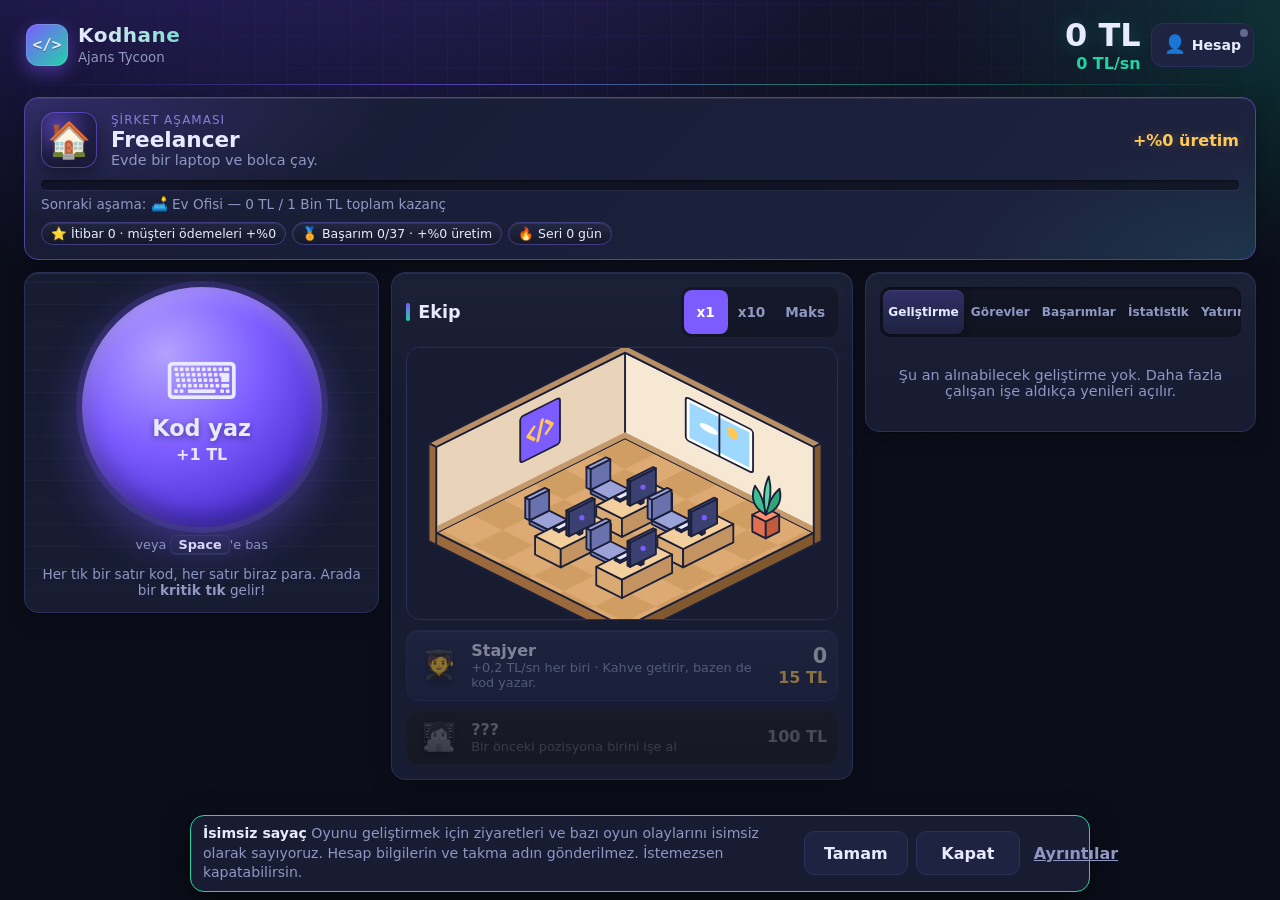
==== commit 02f17889: "a11y: logo erişilebilir adı Kodhane (400 px altı başlık gizli)" ====
--- a/index.html
+++ b/index.html
@@ -15,11 +15,12 @@
   <meta name="apple-mobile-web-app-title" content="Kodhane">
   <link rel="stylesheet" href="style.css">
   <link rel="stylesheet" href="theme.css">
+  <link rel="stylesheet" href="scene.css">
 </head>
 <body>
   <header class="topbar">
     <div class="brand">
-      <span class="logo">&lt;/&gt;</span>
+      <span class="logo" role="img" aria-label="Kodhane">&lt;/&gt;</span>
       <div>
         <h1>Kodhane</h1>
         <small>Ajans Tycoon</small>
@@ -292,6 +293,7 @@
 
   <script src="game.js"></script>
   <script src="fx.js" defer></script>
+  <script src="scene.js" defer></script>
   <script src="cloud.js"></script>
   <script src="leaderboard.js"></script>
   <script src="lossreport.js"></script>
--- a/scene.css
+++ b/scene.css
@@ -0,0 +1,63 @@
+/* Kodhane ofis sahnesi (scene.js) — yalnız sunum. Animasyonlar yalnız transform/opacity; sabit sayıda @keyframes;
+   prefers-reduced-motion: reduce iken hareket yok; .paused iken (sekme gizli, sahne görünmüyor, pencere açık) her şey durur.
+   Sonsuz animasyonlar yalnız boşta duran küçük öğelerde; işe alım / belirme / aşama geçişi tek seferlik. */
+.office-scene {
+  position: relative; margin: 0 0 10px; overflow: hidden; pointer-events: none;
+  border-radius: 14px; border: 1px solid var(--line, #2a3158); background: #171c33; contain: layout paint;
+}
+/* Boyut: masaüstünde Ekip sütununun tam genişliği (400×252 çerçeve), telefonda 400×285 ve masa kümesine yakın kamera. Yatay kısa ekranda yok. */
+.office-scene .sc-defs { position: absolute; width: 0; height: 0; overflow: hidden; }
+.office-scene .sc-layer { display: block; }
+.office-scene svg { display: block; width: 100%; height: auto; }
+.office-scene .sc-layer.sc-out { position: absolute; inset: 0; z-index: 1; }
+@media (max-width: 767px) and (max-height: 520px) { .office-scene { display: none; } }
+
+.office-scene .sc-bob, .office-scene .sc-hands, .office-scene .sc-sip, .office-scene .sc-code, .office-scene .sc-tail {
+  transform-box: fill-box;
+}
+/* yazma: kafa/gövde 1 px, eller 1 px (farklı hız) */
+.office-scene .sc-bob { animation: scBob 2.6s ease-in-out infinite; }
+.office-scene .sc-hands { animation: scType .5s ease-in-out infinite; }
+@keyframes scBob { 0%, 100% { transform: translateY(0); } 50% { transform: translateY(-1px); } }
+@keyframes scType { 0%, 100% { transform: translateY(0); } 50% { transform: translateY(1.2px); } }
+/* kahve: fincan kalkar, eğilir, iner */
+.office-scene .sc-sip { transform-origin: 50% 100%; animation: scSip 7s ease-in-out infinite; }
+@keyframes scSip {
+  0%, 62%, 92%, 100% { transform: translateY(0) rotate(0); }
+  70%, 84% { transform: translateY(-4px) rotate(-14deg); }
+}
+/* kod balonu: belirir, durur, söner */
+.office-scene .sc-code { transform-origin: 30% 100%; animation: scCode 6s ease-out infinite; }
+@keyframes scCode {
+  0% { transform: scale(.3); opacity: 0; }
+  8%, 38% { transform: scale(1); opacity: 1; }
+  48%, 100% { transform: scale(.85); opacity: 0; }
+}
+/* kedi kuyruğu */
+.office-scene .sc-tail { transform-origin: 0% 100%; animation: scTail 3.2s ease-in-out infinite; }
+@keyframes scTail { 0%, 100% { transform: rotate(-8deg); } 50% { transform: rotate(14deg); } }
+/* sunucu LED'i, çay buharı */
+.office-scene .sc-led { animation: scLed 1.6s steps(2, jump-none) infinite; }
+@keyframes scLed { 0%, 100% { opacity: 1; } 50% { opacity: .25; } }
+.office-scene .sc-steam { animation: scSteam 3s ease-in-out infinite; }
+@keyframes scSteam { 0%, 100% { opacity: 0; transform: translateY(0); } 50% { opacity: 1; transform: translateY(-2px); } }
+
+/* işe alım: karakter yukarıdan süzülüp sandalyesine oturur; altın halka */
+.office-scene .sc-enter, .office-scene .sc-pop, .office-scene .sc-poof { transform-box: fill-box; transform-origin: 50% 100%; }
+.office-scene .sc-enter { animation: scEnter .75s cubic-bezier(.2, .9, .3, 1.25) both; }
+@keyframes scEnter { 0% { opacity: 0; transform: translateY(-22px) scale(.7); } 55% { opacity: 1; transform: translateY(2px) scale(1.06); } 100% { opacity: 1; transform: none; } }
+.office-scene .sc-poof { transform-origin: 50% 50%; animation: scPoof .8s ease-out both; }
+@keyframes scPoof { 0% { opacity: 0; transform: scale(.3); } 25% { opacity: .95; } 100% { opacity: 0; transform: scale(1.7); } }
+/* yeni geliştirme / tesis: zıplayarak belirir */
+.office-scene .sc-pop { animation: scPop .65s cubic-bezier(.2, .9, .3, 1.35) both; }
+@keyframes scPop { 0% { opacity: 0; transform: scale(.2); } 60% { opacity: 1; transform: scale(1.12); } 100% { opacity: 1; transform: none; } }
+/* aşama geçişi: eski ofis büyüyüp söner, yeni ofis küçükten belirir */
+.office-scene .sc-layer.sc-out { animation: scOut .6s ease-in forwards; }
+.office-scene .sc-layer.sc-in { animation: scIn .7s ease-out both; }
+@keyframes scOut { to { opacity: 0; transform: scale(1.08); } }
+@keyframes scIn { from { opacity: 0; transform: scale(.9); } to { opacity: 1; transform: none; } }
+
+.office-scene.paused * { animation-play-state: paused !important; }
+@media (prefers-reduced-motion: reduce) {
+  .office-scene * { animation: none !important; }
+}
